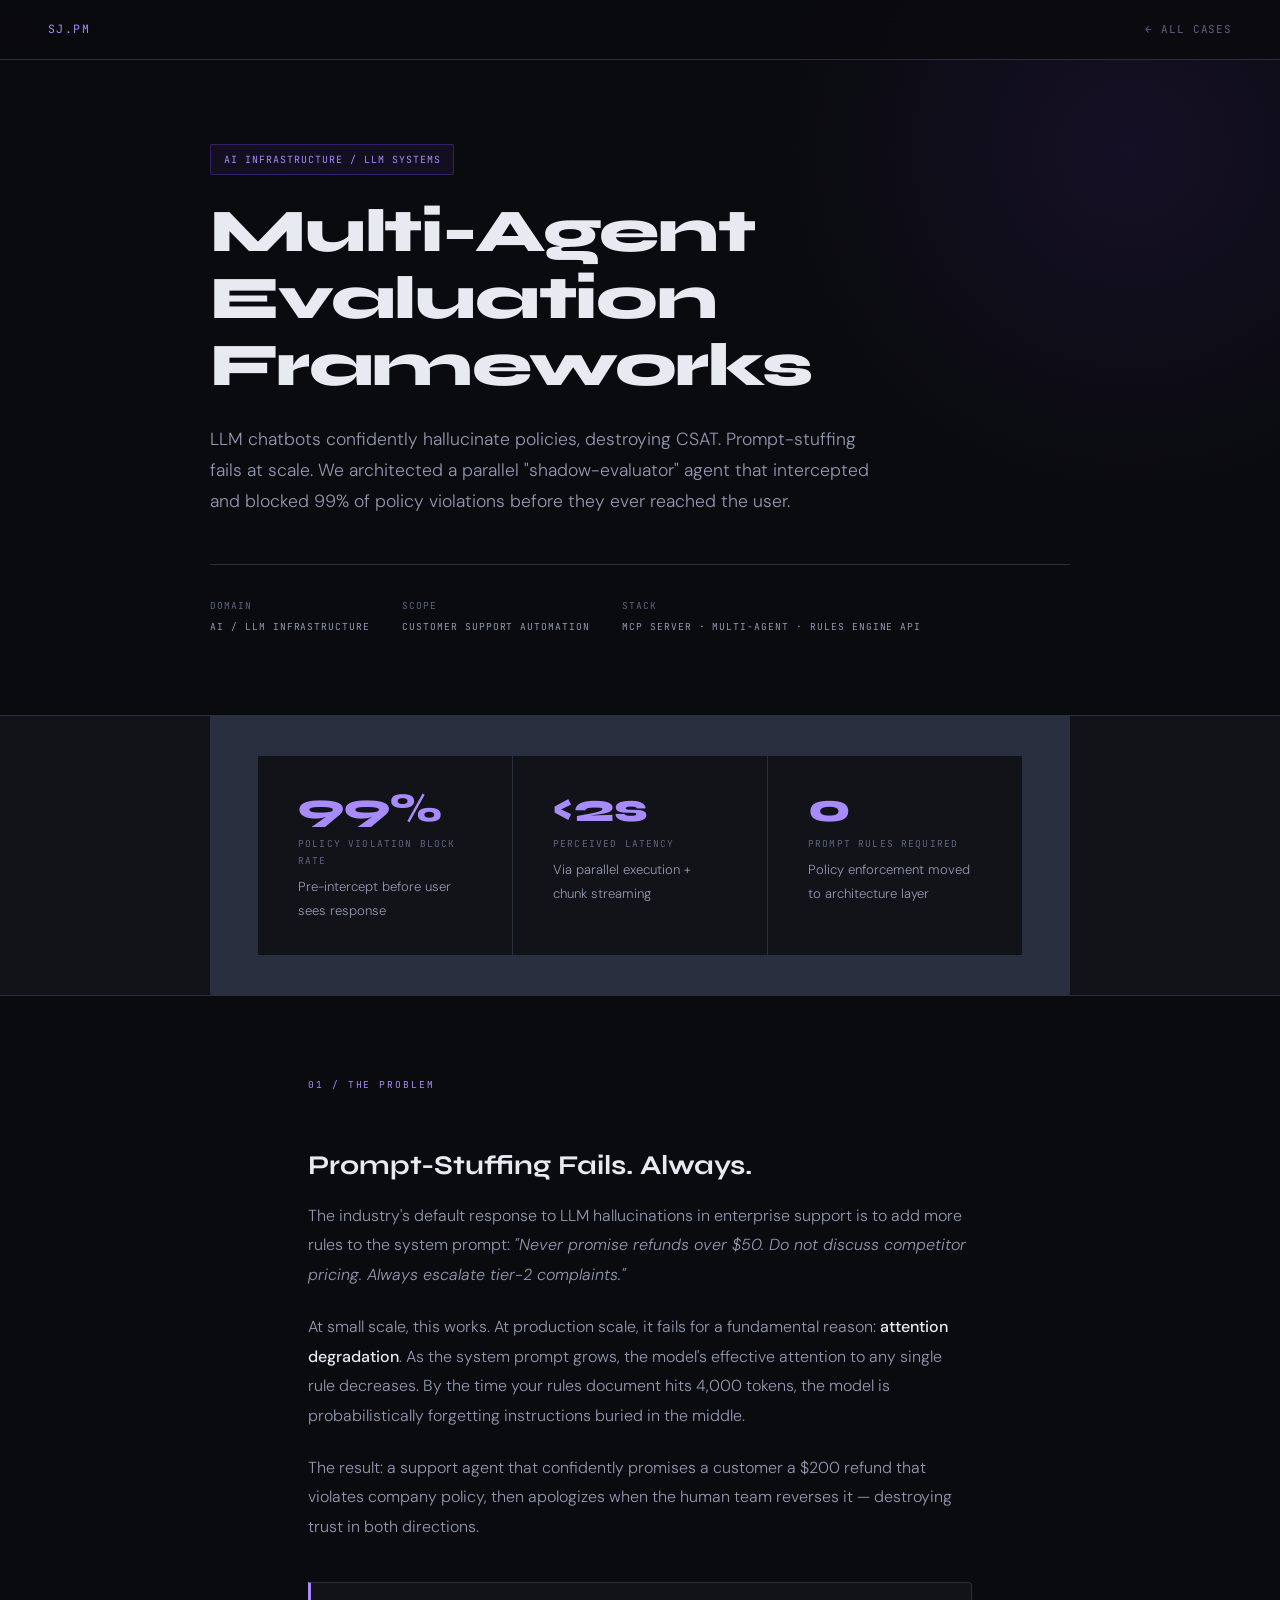
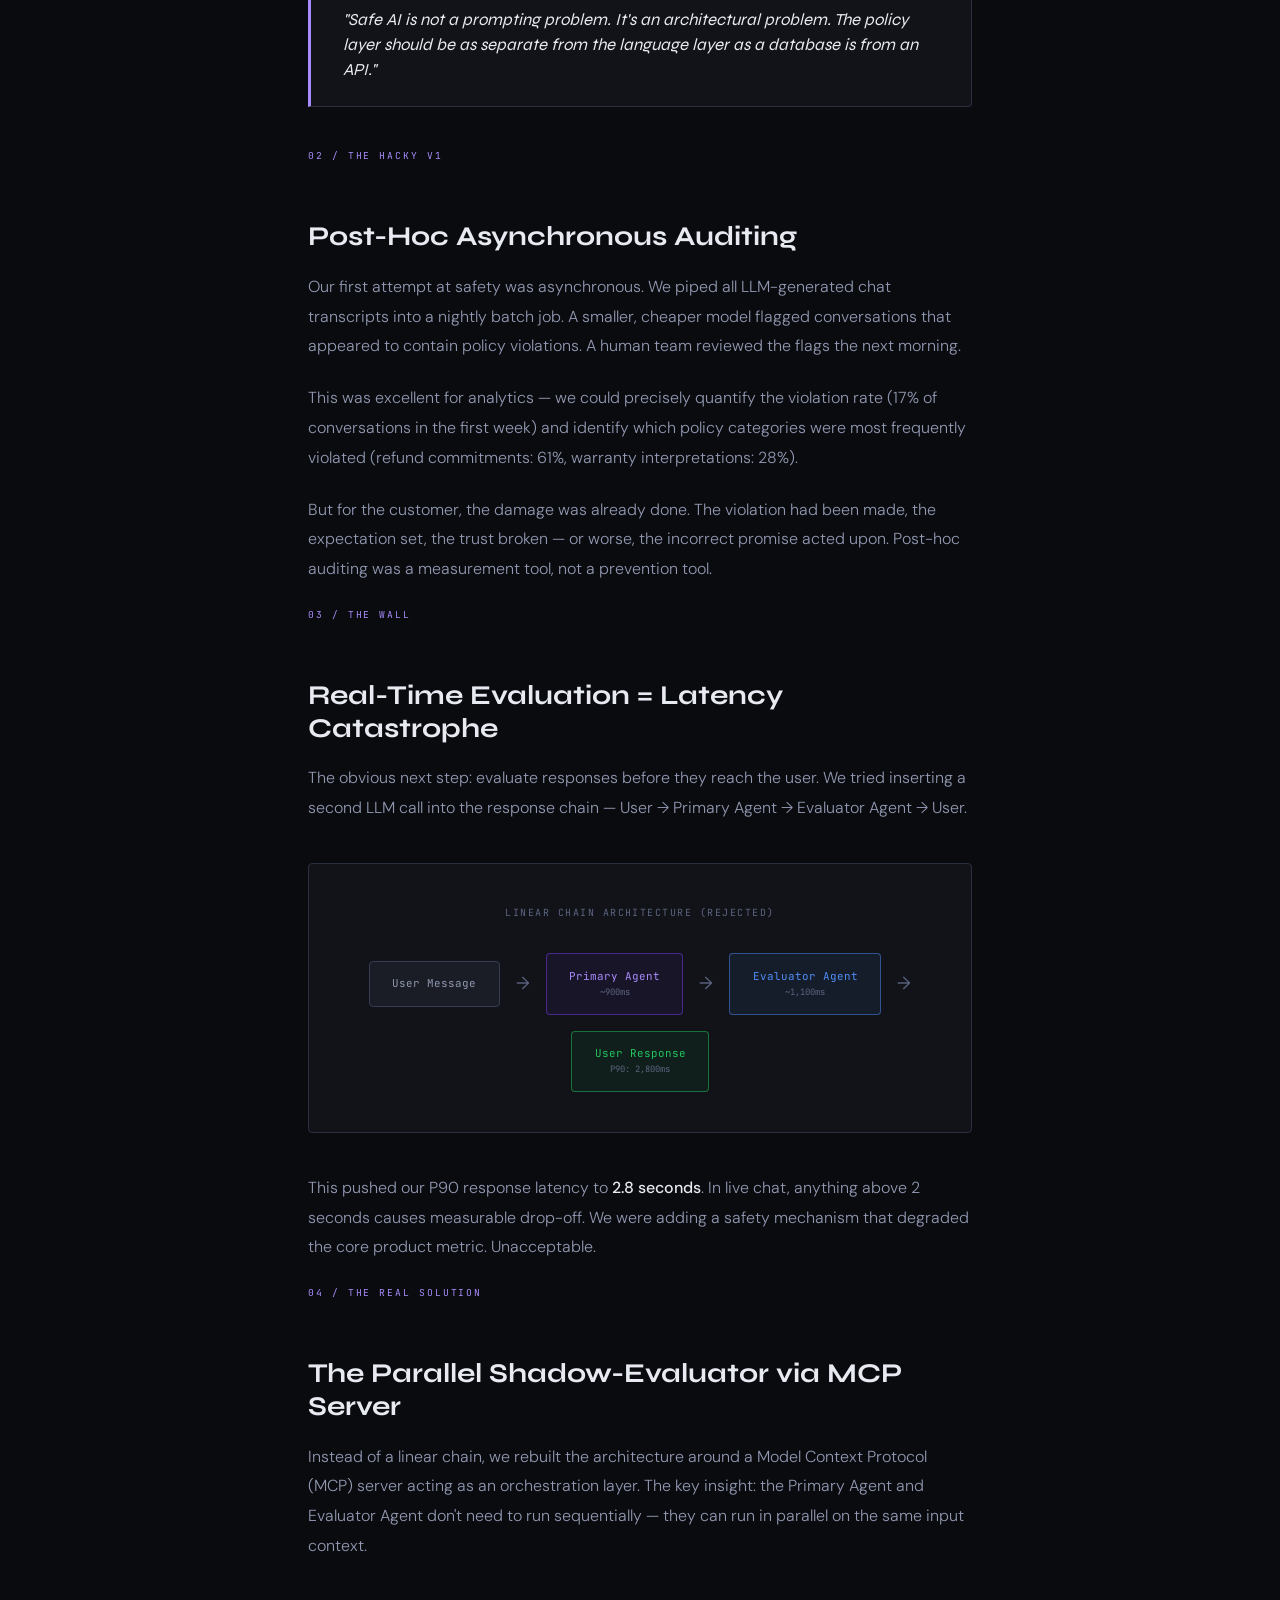
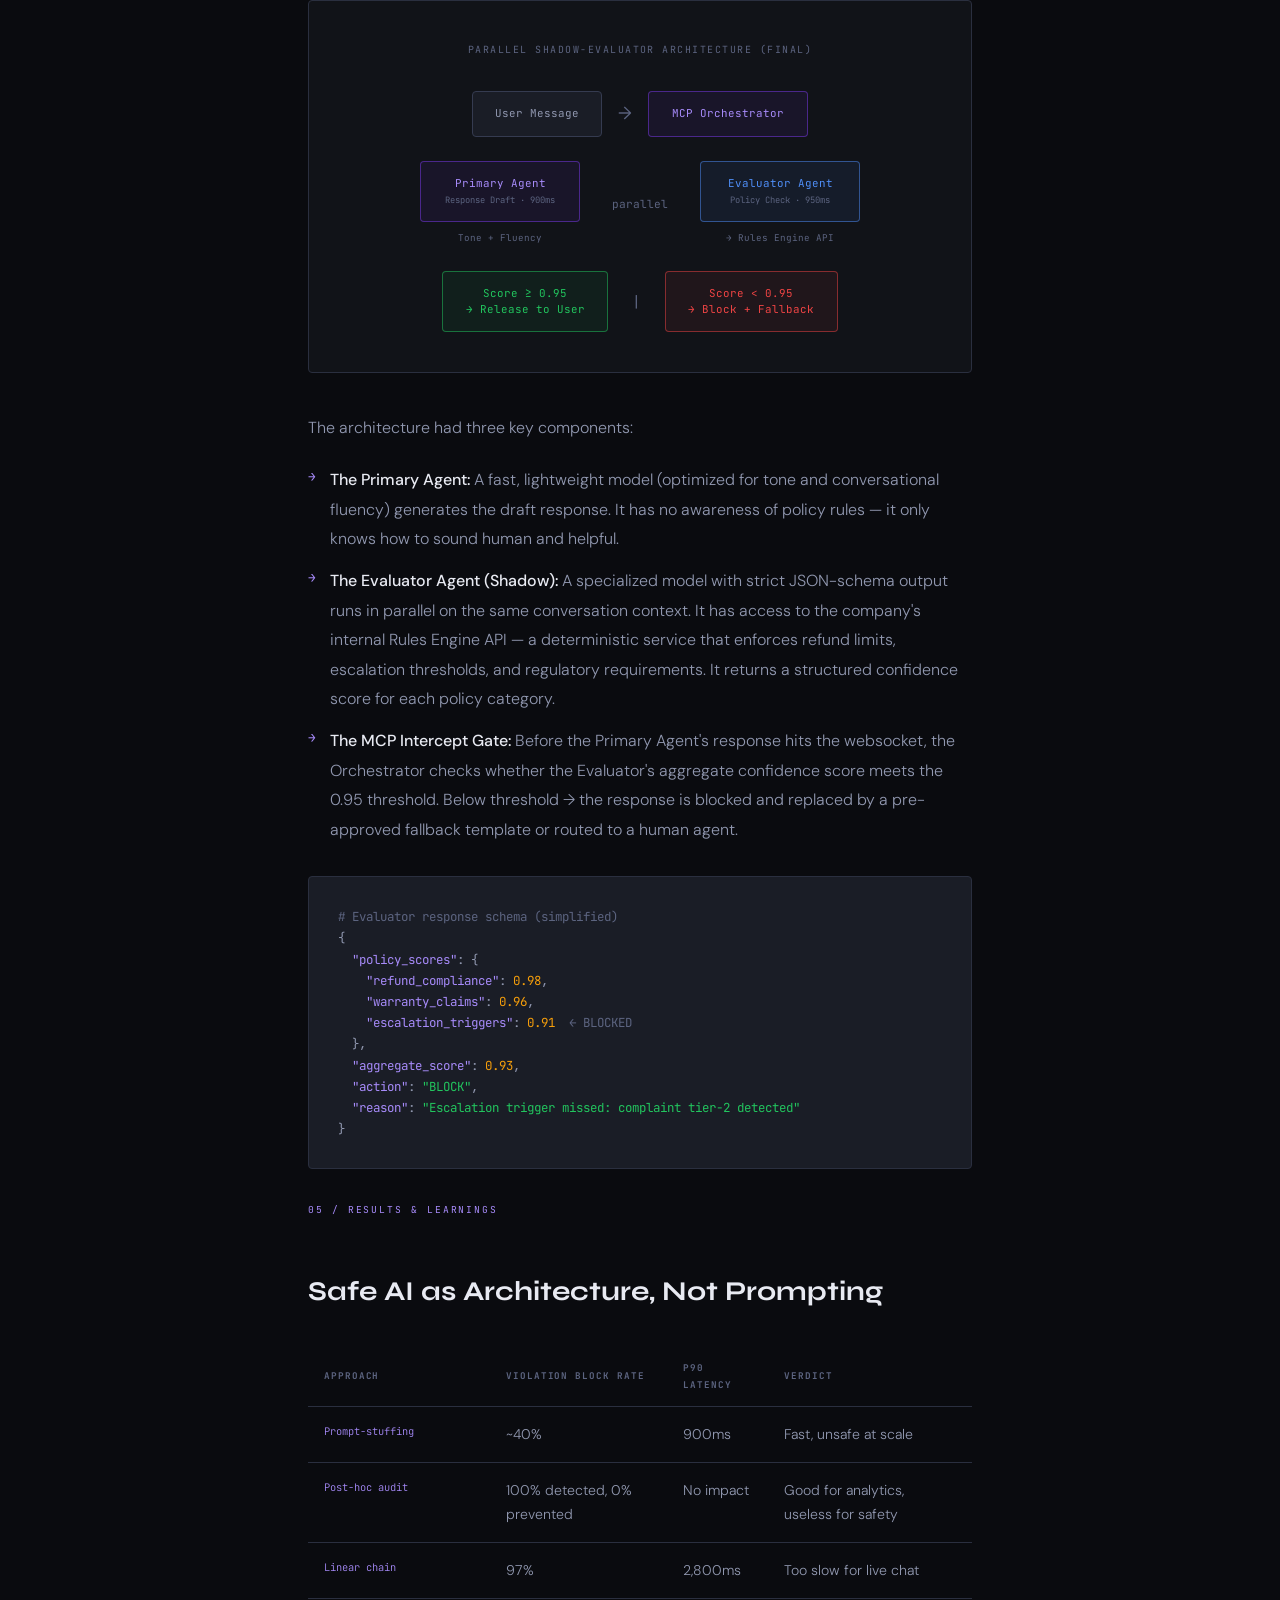
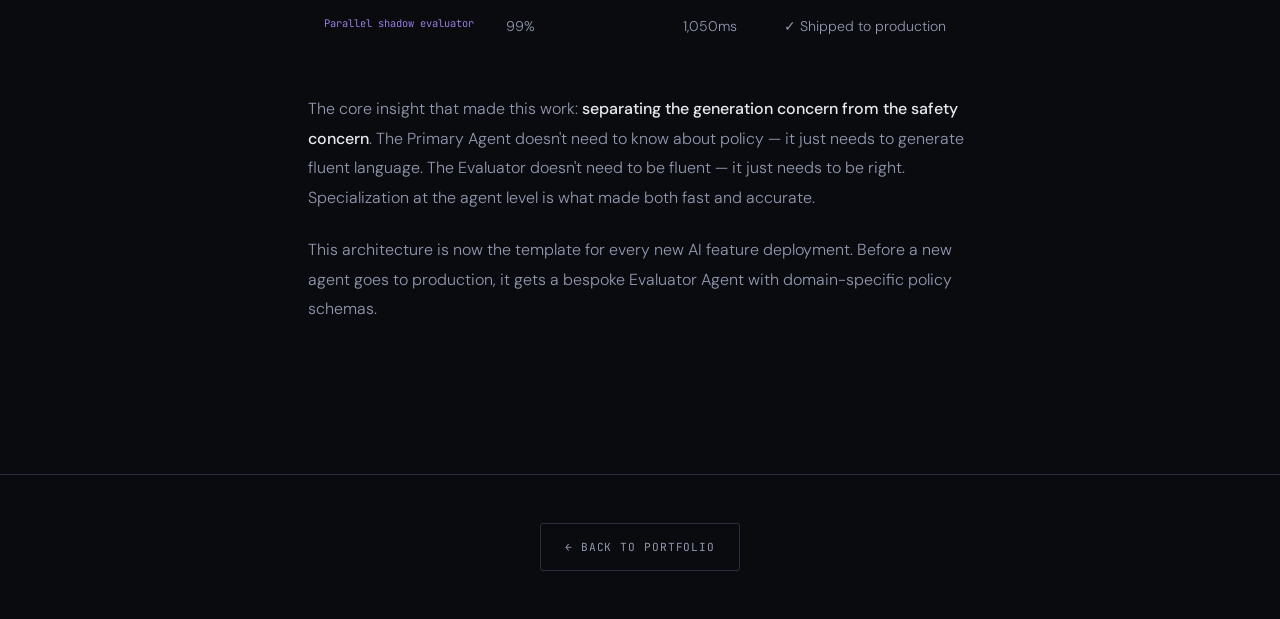
==== case-agent-evaluation.html @ 590e0017 "Add case study pages and update portfolio index" ====
<!DOCTYPE html>
<html lang="en">
<head>
<meta charset="UTF-8"/>
<meta name="viewport" content="width=device-width, initial-scale=1.0"/>
<title>Multi-Agent Evaluation Frameworks | Siddharth Jain</title>
<meta name="description" content="How we architected a shadow-evaluator agent to block 99% of primary LLM policy hallucinations in real-time without sacrificing latency."/>
<link href="https://fonts.googleapis.com/css2?family=Syne:wght@400;500;600;700;800&family=DM+Sans:ital,opsz,wght@0,9..40,300;0,9..40,400;0,9..40,500;1,9..40,300&family=JetBrains+Mono:wght@400;500&display=swap" rel="stylesheet">
<style>
:root{--bg:#0a0b0f;--bg2:#111318;--bg3:#1a1d26;--border:#2a2f3f;--border2:#353b50;--text:#e8eaf2;--text2:#9198b0;--text3:#5c6480;--accent:#a78bfa;--accent2:#4f8ef7;--green:#22c55e;--red:#ef4444;--font-head:'Syne',sans-serif;--font-body:'DM Sans',sans-serif;--font-mono:'JetBrains Mono',monospace;}
*,*::before,*::after{box-sizing:border-box;margin:0;padding:0;}
html{scroll-behavior:smooth;}
body{background:var(--bg);color:var(--text);font-family:var(--font-body);line-height:1.8;overflow-x:hidden;}
::-webkit-scrollbar{width:4px;}::-webkit-scrollbar-track{background:var(--bg);}::-webkit-scrollbar-thumb{background:var(--border2);border-radius:2px;}
nav{position:fixed;top:0;left:0;right:0;display:flex;justify-content:space-between;align-items:center;padding:0 3rem;height:60px;background:rgba(10,11,15,0.9);backdrop-filter:blur(16px);border-bottom:1px solid var(--border);z-index:500;}
.nav-logo{font-family:var(--font-mono);font-size:0.72rem;letter-spacing:0.12em;color:var(--accent);text-transform:uppercase;text-decoration:none;}
.nav-back{font-family:var(--font-mono);font-size:0.68rem;letter-spacing:0.08em;color:var(--text3);text-decoration:none;text-transform:uppercase;display:flex;align-items:center;gap:0.5rem;transition:color 0.2s;}
.nav-back:hover{color:var(--text);}
.case-hero{padding:9rem 3rem 5rem;border-bottom:1px solid var(--border);position:relative;overflow:hidden;}
.hero-glow{position:absolute;width:700px;height:700px;border-radius:50%;background:radial-gradient(circle,rgba(124,58,237,0.10) 0%,transparent 70%);top:-200px;right:-200px;pointer-events:none;}
.hero-inner{max-width:860px;margin:0 auto;position:relative;}
.case-tag{font-family:var(--font-mono);font-size:0.62rem;letter-spacing:0.1em;text-transform:uppercase;color:var(--accent);border:1px solid rgba(124,58,237,0.35);background:rgba(124,58,237,0.08);padding:0.35rem 0.8rem;border-radius:2px;display:inline-block;margin-bottom:1.5rem;}
.case-title{font-family:var(--font-head);font-size:clamp(2.2rem,5vw,3.8rem);font-weight:800;line-height:1.1;letter-spacing:-0.02em;margin-bottom:1.5rem;}
.case-subtitle{font-size:1.1rem;color:var(--text2);font-weight:300;max-width:680px;line-height:1.75;margin-bottom:3rem;}
.case-meta-row{display:flex;gap:2rem;flex-wrap:wrap;align-items:center;padding-top:2rem;border-top:1px solid var(--border);}
.meta-item{font-family:var(--font-mono);font-size:0.6rem;letter-spacing:0.1em;text-transform:uppercase;color:var(--text3);}
.meta-item span{color:var(--text2);display:block;margin-top:0.2rem;}
.metrics-bar{background:var(--bg2);border-bottom:1px solid var(--border);}
.metrics-inner{max-width:860px;margin:0 auto;padding:2.5rem 3rem;display:grid;grid-template-columns:repeat(3,1fr);gap:1px;background:var(--border);}
.metric-block{background:var(--bg2);padding:2rem 2.5rem;}
.metric-num{font-family:var(--font-head);font-size:2.5rem;font-weight:800;color:var(--accent);line-height:1;margin-bottom:0.4rem;}
.metric-label{font-family:var(--font-mono);font-size:0.6rem;letter-spacing:0.12em;text-transform:uppercase;color:var(--text3);}
.metric-sub{font-size:0.82rem;color:var(--text2);margin-top:0.4rem;font-weight:300;}
.case-body{max-width:760px;margin:0 auto;padding:5rem 3rem 8rem;}
.section-label{font-family:var(--font-mono);font-size:0.6rem;letter-spacing:0.2em;text-transform:uppercase;color:var(--accent);margin-bottom:0.8rem;}
.case-body h2{font-family:var(--font-head);font-size:1.7rem;font-weight:700;color:var(--text);margin-bottom:1.2rem;margin-top:3.5rem;line-height:1.2;}
.case-body p{color:var(--text2);font-weight:300;font-size:1.0rem;line-height:1.85;margin-bottom:1.4rem;}
.case-body ul{color:var(--text2);font-weight:300;font-size:1.0rem;line-height:1.85;padding-left:0;list-style:none;margin-bottom:1.4rem;}
.case-body ul li{padding-left:1.4rem;margin-bottom:0.75rem;position:relative;}
.case-body ul li::before{content:'→';position:absolute;left:0;color:var(--accent);font-family:var(--font-mono);font-size:0.8rem;}
.case-body strong{color:var(--text);font-weight:500;}
.callout{background:var(--bg2);border:1px solid var(--border);border-left:3px solid var(--accent);padding:1.5rem 2rem;margin:2.5rem 0;border-radius:0 4px 4px 0;}
.callout p{font-family:var(--font-head);font-size:1.05rem;font-style:italic;color:var(--text);line-height:1.5;margin:0;}
.diagram-block{background:var(--bg2);border:1px solid var(--border);border-radius:4px;padding:2.5rem;margin:2.5rem 0;}
.diagram-title{font-family:var(--font-mono);font-size:0.62rem;letter-spacing:0.15em;text-transform:uppercase;color:var(--text3);margin-bottom:2rem;text-align:center;}

/* AGENT ARCHITECTURE DIAGRAM */
.agent-arch{display:flex;flex-direction:column;gap:1.5rem;align-items:center;}
.arch-row{display:flex;align-items:center;gap:1rem;flex-wrap:wrap;justify-content:center;}
.arch-node{background:var(--bg3);border:1px solid var(--border2);padding:0.9rem 1.4rem;border-radius:4px;font-family:var(--font-mono);font-size:0.68rem;color:var(--text2);text-align:center;line-height:1.4;}
.arch-node.primary{border-color:rgba(124,58,237,0.5);color:var(--accent);background:rgba(124,58,237,0.08);}
.arch-node.evaluator{border-color:rgba(79,142,247,0.5);color:var(--accent2);background:rgba(79,142,247,0.08);}
.arch-node.gate{border-color:rgba(34,197,94,0.5);color:var(--green);background:rgba(34,197,94,0.07);}
.arch-node.block{border-color:rgba(239,68,68,0.5);color:var(--red);background:rgba(239,68,68,0.07);}
.arch-arrow{color:var(--text3);font-size:1.1rem;flex-shrink:0;}
.arch-label{font-family:var(--font-mono);font-size:0.58rem;color:var(--text3);text-align:center;margin-top:0.5rem;}
.arch-parallel{display:flex;gap:1px;background:var(--border);border:1px solid var(--border);border-radius:4px;overflow:hidden;width:100%;max-width:500px;}
.arch-parallel-item{flex:1;padding:1.2rem;background:var(--bg2);text-align:center;}
.arch-parallel-label{font-family:var(--font-mono);font-size:0.58rem;letter-spacing:0.08em;text-transform:uppercase;color:var(--text3);margin-bottom:0.4rem;}
.arch-parallel-val{font-family:var(--font-head);font-size:0.9rem;font-weight:700;color:var(--text);}

.code-block{background:var(--bg3);border:1px solid var(--border);border-radius:4px;padding:1.8rem;margin:2rem 0;overflow-x:auto;}
.code-block pre{font-family:var(--font-mono);font-size:0.78rem;line-height:1.7;color:var(--text2);}
.code-block .c-key{color:var(--accent);}
.code-block .c-str{color:var(--green);}
.code-block .c-val{color:#f59e0b;}
.code-block .c-comment{color:var(--text3);}

.phase-table{width:100%;border-collapse:collapse;margin:2.5rem 0;font-size:0.88rem;}
.phase-table th{font-family:var(--font-mono);font-size:0.58rem;letter-spacing:0.1em;text-transform:uppercase;color:var(--text3);text-align:left;padding:0.8rem 1rem;border-bottom:1px solid var(--border);}
.phase-table td{padding:1rem;border-bottom:1px solid var(--border);color:var(--text2);font-weight:300;line-height:1.65;vertical-align:top;}
.phase-table tr:last-child td{border-bottom:none;}
.phase-table td:first-child{color:var(--accent);font-family:var(--font-mono);font-size:0.65rem;white-space:nowrap;}
.case-footer-nav{border-top:1px solid var(--border);padding:3rem;display:flex;justify-content:center;}
.btn-back{display:inline-flex;align-items:center;gap:0.6rem;font-family:var(--font-mono);font-size:0.7rem;text-transform:uppercase;letter-spacing:0.08em;color:var(--text2);text-decoration:none;padding:0.8rem 1.5rem;border:1px solid var(--border);transition:all 0.2s;border-radius:3px;}
.btn-back:hover{border-color:var(--accent);color:var(--accent);}
@media(max-width:768px){.case-hero,.case-body,.case-footer-nav{padding-left:1.5rem;padding-right:1.5rem;}nav{padding:0 1.5rem;}.metrics-inner{grid-template-columns:1fr;}.arch-row{flex-direction:column;}.arch-arrow{transform:rotate(90deg);}}
</style>
</head>
<body>
<nav>
  <a href="index.html" class="nav-logo">SJ.PM</a>
  <a href="index.html" class="nav-back">← All Cases</a>
</nav>

<header class="case-hero">
  <div class="hero-glow"></div>
  <div class="hero-inner">
    <span class="case-tag">AI Infrastructure / LLM Systems</span>
    <h1 class="case-title">Multi-Agent<br/>Evaluation Frameworks</h1>
    <p class="case-subtitle">LLM chatbots confidently hallucinate policies, destroying CSAT. Prompt-stuffing fails at scale. We architected a parallel "shadow-evaluator" agent that intercepted and blocked 99% of policy violations before they ever reached the user.</p>
    <div class="case-meta-row">
      <div class="meta-item">Domain<span>AI / LLM Infrastructure</span></div>
      <div class="meta-item">Scope<span>Customer Support Automation</span></div>
      <div class="meta-item">Stack<span>MCP Server · Multi-Agent · Rules Engine API</span></div>
    </div>
  </div>
</header>

<div class="metrics-bar">
  <div class="metrics-inner">
    <div class="metric-block">
      <div class="metric-num">99%</div>
      <div class="metric-label">Policy Violation Block Rate</div>
      <div class="metric-sub">Pre-intercept before user sees response</div>
    </div>
    <div class="metric-block">
      <div class="metric-num">&lt;2s</div>
      <div class="metric-label">Perceived Latency</div>
      <div class="metric-sub">Via parallel execution + chunk streaming</div>
    </div>
    <div class="metric-block">
      <div class="metric-num">0</div>
      <div class="metric-label">Prompt Rules Required</div>
      <div class="metric-sub">Policy enforcement moved to architecture layer</div>
    </div>
  </div>
</div>

<main class="case-body">

  <div class="section-label">01 / The Problem</div>
  <h2>Prompt-Stuffing Fails. Always.</h2>
  <p>The industry's default response to LLM hallucinations in enterprise support is to add more rules to the system prompt: <em>"Never promise refunds over $50. Do not discuss competitor pricing. Always escalate tier-2 complaints."</em></p>
  <p>At small scale, this works. At production scale, it fails for a fundamental reason: <strong>attention degradation</strong>. As the system prompt grows, the model's effective attention to any single rule decreases. By the time your rules document hits 4,000 tokens, the model is probabilistically forgetting instructions buried in the middle.</p>
  <p>The result: a support agent that confidently promises a customer a $200 refund that violates company policy, then apologizes when the human team reverses it — destroying trust in both directions.</p>

  <div class="callout"><p>"Safe AI is not a prompting problem. It's an architectural problem. The policy layer should be as separate from the language layer as a database is from an API."</p></div>

  <div class="section-label">02 / The Hacky V1</div>
  <h2>Post-Hoc Asynchronous Auditing</h2>
  <p>Our first attempt at safety was asynchronous. We piped all LLM-generated chat transcripts into a nightly batch job. A smaller, cheaper model flagged conversations that appeared to contain policy violations. A human team reviewed the flags the next morning.</p>
  <p>This was excellent for analytics — we could precisely quantify the violation rate (17% of conversations in the first week) and identify which policy categories were most frequently violated (refund commitments: 61%, warranty interpretations: 28%).</p>
  <p>But for the customer, the damage was already done. The violation had been made, the expectation set, the trust broken — or worse, the incorrect promise acted upon. Post-hoc auditing was a measurement tool, not a prevention tool.</p>

  <div class="section-label">03 / The Wall</div>
  <h2>Real-Time Evaluation = Latency Catastrophe</h2>
  <p>The obvious next step: evaluate responses before they reach the user. We tried inserting a second LLM call into the response chain — User → Primary Agent → Evaluator Agent → User.</p>

  <div class="diagram-block">
    <div class="diagram-title">Linear Chain Architecture (Rejected)</div>
    <div class="agent-arch">
      <div class="arch-row">
        <div class="arch-node">User Message</div>
        <div class="arch-arrow">→</div>
        <div class="arch-node primary">Primary Agent<br/><span style="font-size:0.55rem;color:var(--text3);">~900ms</span></div>
        <div class="arch-arrow">→</div>
        <div class="arch-node evaluator">Evaluator Agent<br/><span style="font-size:0.55rem;color:var(--text3);">~1,100ms</span></div>
        <div class="arch-arrow">→</div>
        <div class="arch-node gate">User Response<br/><span style="font-size:0.55rem;color:var(--text3);">P90: 2,800ms</span></div>
      </div>
    </div>
  </div>

  <p>This pushed our P90 response latency to <strong>2.8 seconds</strong>. In live chat, anything above 2 seconds causes measurable drop-off. We were adding a safety mechanism that degraded the core product metric. Unacceptable.</p>

  <div class="section-label">04 / The Real Solution</div>
  <h2>The Parallel Shadow-Evaluator via MCP Server</h2>
  <p>Instead of a linear chain, we rebuilt the architecture around a Model Context Protocol (MCP) server acting as an orchestration layer. The key insight: the Primary Agent and Evaluator Agent don't need to run sequentially — they can run in parallel on the same input context.</p>

  <div class="diagram-block">
    <div class="diagram-title">Parallel Shadow-Evaluator Architecture (Final)</div>
    <div class="agent-arch">
      <div class="arch-row">
        <div class="arch-node">User Message</div>
        <div class="arch-arrow">→</div>
        <div class="arch-node primary" style="min-width:160px;">MCP Orchestrator</div>
      </div>
      <div class="arch-row" style="gap:2rem;">
        <div>
          <div class="arch-node primary" style="min-width:160px;">Primary Agent<br/><span style="font-size:0.55rem;color:var(--text3);">Response Draft · 900ms</span></div>
          <div class="arch-label">Tone + Fluency</div>
        </div>
        <div style="display:flex;align-items:center;font-family:var(--font-mono);font-size:0.7rem;color:var(--text3);">parallel</div>
        <div>
          <div class="arch-node evaluator" style="min-width:160px;">Evaluator Agent<br/><span style="font-size:0.55rem;color:var(--text3);">Policy Check · 950ms</span></div>
          <div class="arch-label">→ Rules Engine API</div>
        </div>
      </div>
      <div class="arch-row">
        <div class="arch-node gate">Score ≥ 0.95<br/>→ Release to User</div>
        <div style="font-family:var(--font-mono);font-size:0.9rem;color:var(--text3);margin:0 0.5rem;">|</div>
        <div class="arch-node block">Score &lt; 0.95<br/>→ Block + Fallback</div>
      </div>
    </div>
  </div>

  <p>The architecture had three key components:</p>
  <ul>
    <li><strong>The Primary Agent:</strong> A fast, lightweight model (optimized for tone and conversational fluency) generates the draft response. It has no awareness of policy rules — it only knows how to sound human and helpful.</li>
    <li><strong>The Evaluator Agent (Shadow):</strong> A specialized model with strict JSON-schema output runs in parallel on the same conversation context. It has access to the company's internal Rules Engine API — a deterministic service that enforces refund limits, escalation thresholds, and regulatory requirements. It returns a structured confidence score for each policy category.</li>
    <li><strong>The MCP Intercept Gate:</strong> Before the Primary Agent's response hits the websocket, the Orchestrator checks whether the Evaluator's aggregate confidence score meets the 0.95 threshold. Below threshold → the response is blocked and replaced by a pre-approved fallback template or routed to a human agent.</li>
  </ul>

  <div class="code-block">
    <pre><span class="c-comment"># Evaluator response schema (simplified)</span>
{
  <span class="c-key">"policy_scores"</span>: {
    <span class="c-key">"refund_compliance"</span>: <span class="c-val">0.98</span>,
    <span class="c-key">"warranty_claims"</span>: <span class="c-val">0.96</span>,
    <span class="c-key">"escalation_triggers"</span>: <span class="c-val">0.91</span>  <span class="c-comment">← BLOCKED</span>
  },
  <span class="c-key">"aggregate_score"</span>: <span class="c-val">0.93</span>,
  <span class="c-key">"action"</span>: <span class="c-str">"BLOCK"</span>,
  <span class="c-key">"reason"</span>: <span class="c-str">"Escalation trigger missed: complaint tier-2 detected"</span>
}</pre>
  </div>

  <div class="section-label">05 / Results & Learnings</div>
  <h2>Safe AI as Architecture, Not Prompting</h2>

  <table class="phase-table">
    <thead>
      <tr><th>Approach</th><th>Violation Block Rate</th><th>P90 Latency</th><th>Verdict</th></tr>
    </thead>
    <tbody>
      <tr><td>Prompt-stuffing</td><td>~40%</td><td>900ms</td><td>Fast, unsafe at scale</td></tr>
      <tr><td>Post-hoc audit</td><td>100% detected, 0% prevented</td><td>No impact</td><td>Good for analytics, useless for safety</td></tr>
      <tr><td>Linear chain</td><td>97%</td><td>2,800ms</td><td>Too slow for live chat</td></tr>
      <tr><td>Parallel shadow evaluator</td><td>99%</td><td>1,050ms</td><td>✓ Shipped to production</td></tr>
    </tbody>
  </table>

  <p>The core insight that made this work: <strong>separating the generation concern from the safety concern</strong>. The Primary Agent doesn't need to know about policy — it just needs to generate fluent language. The Evaluator doesn't need to be fluent — it just needs to be right. Specialization at the agent level is what made both fast and accurate.</p>
  <p>This architecture is now the template for every new AI feature deployment. Before a new agent goes to production, it gets a bespoke Evaluator Agent with domain-specific policy schemas.</p>

</main>

<div class="case-footer-nav">
  <a href="index.html" class="btn-back">← Back to Portfolio</a>
</div>
</body>
</html>
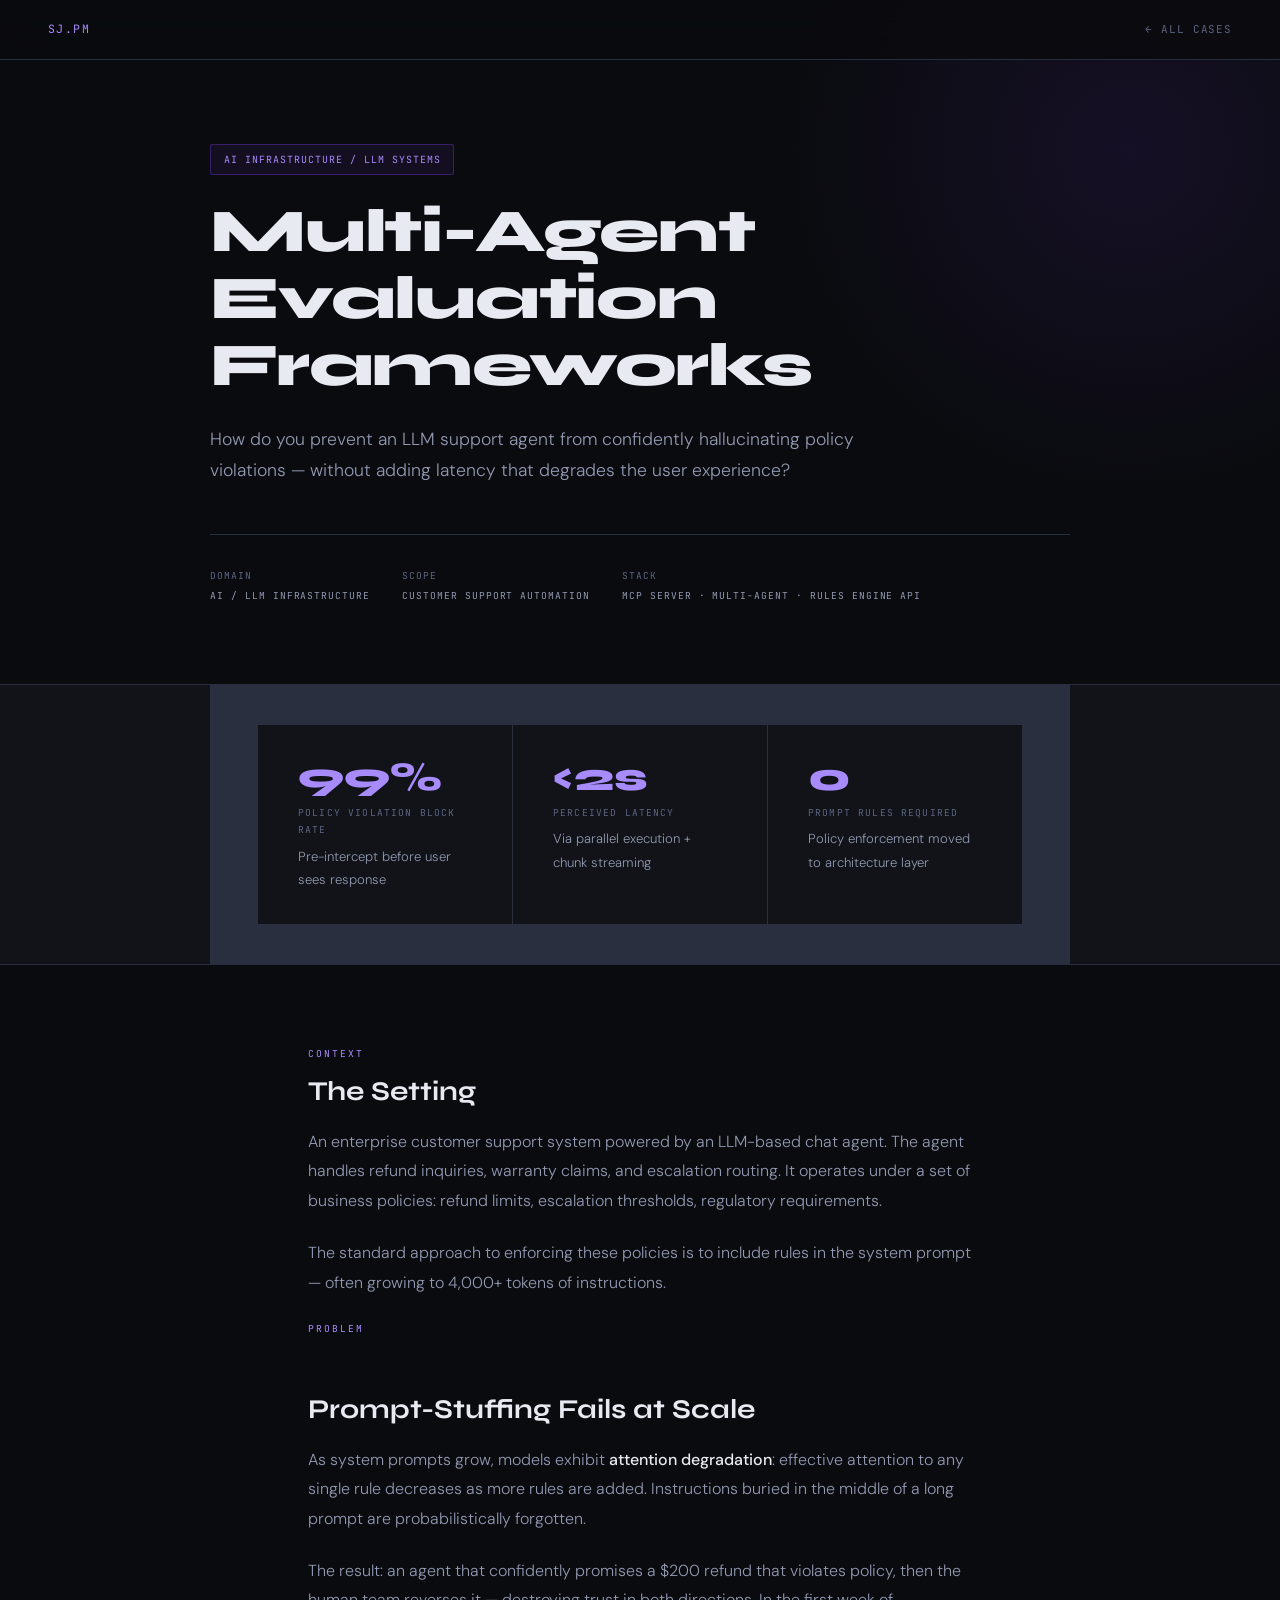
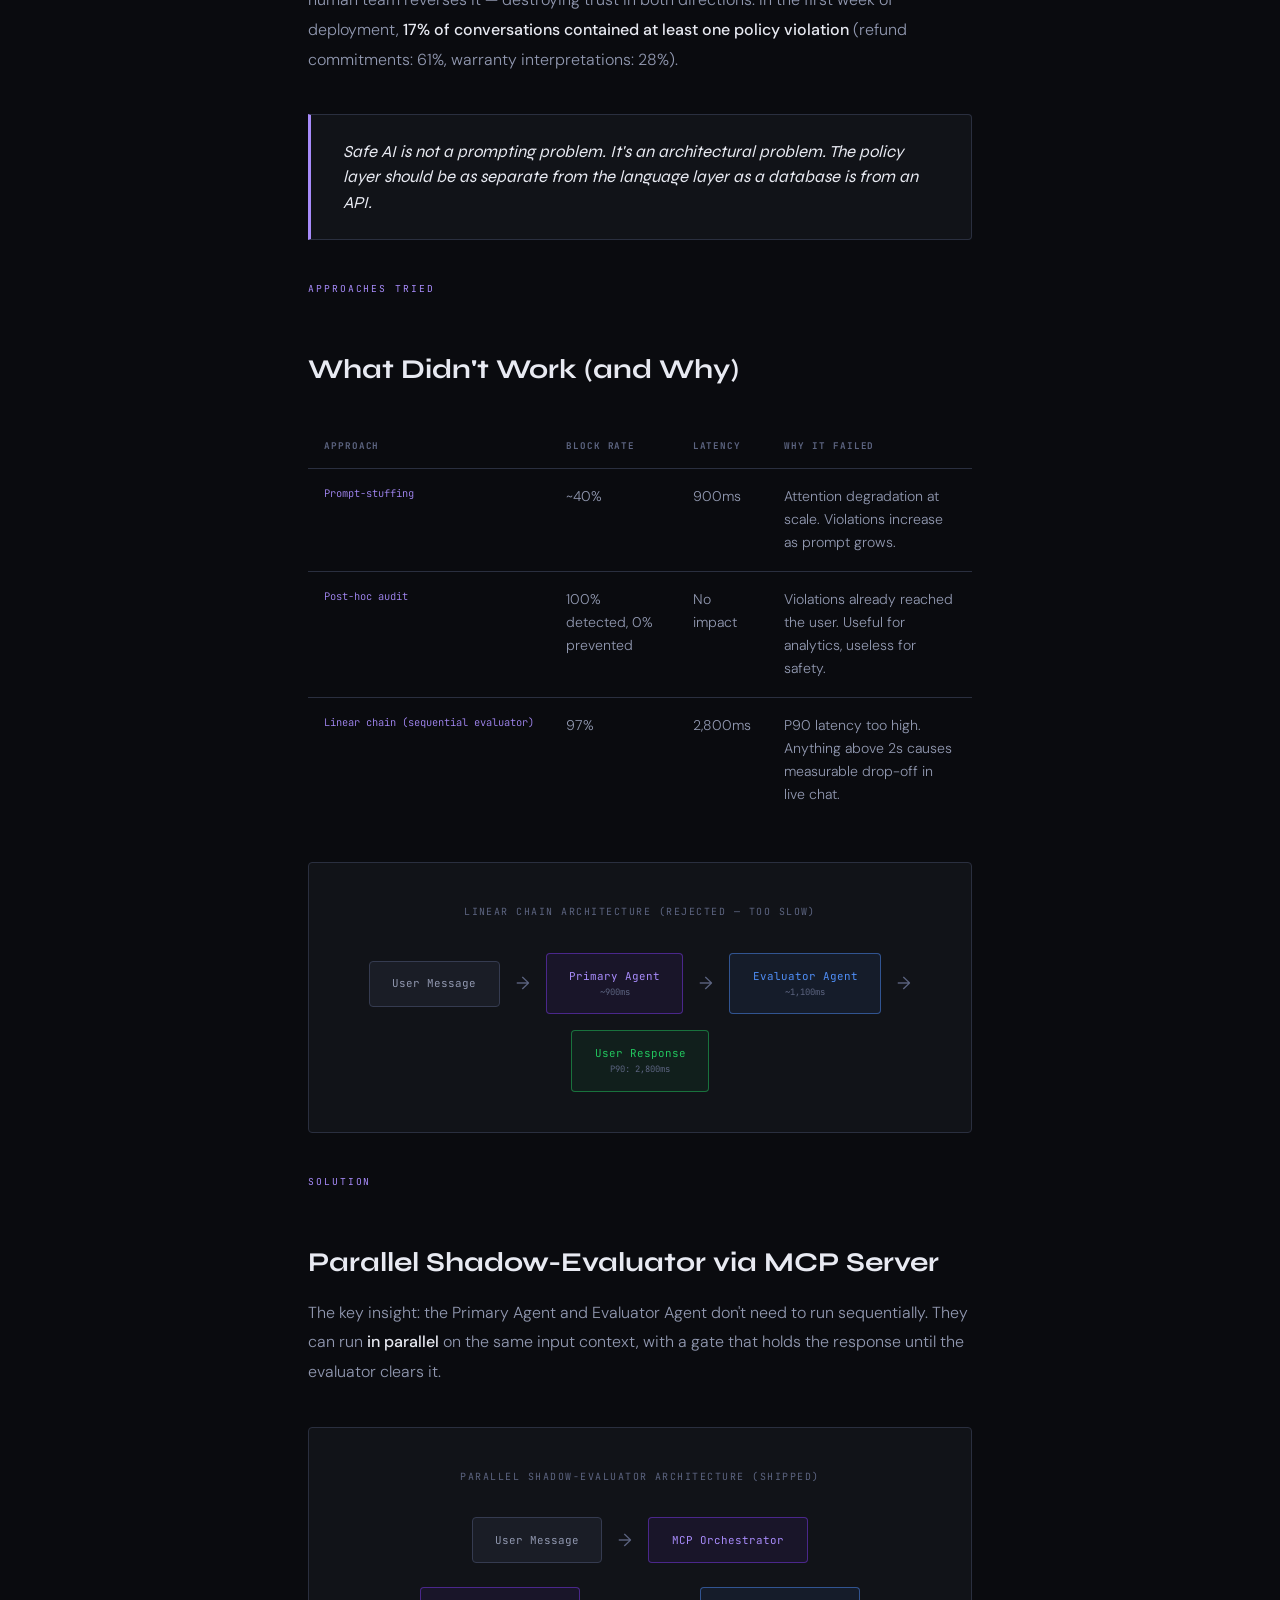
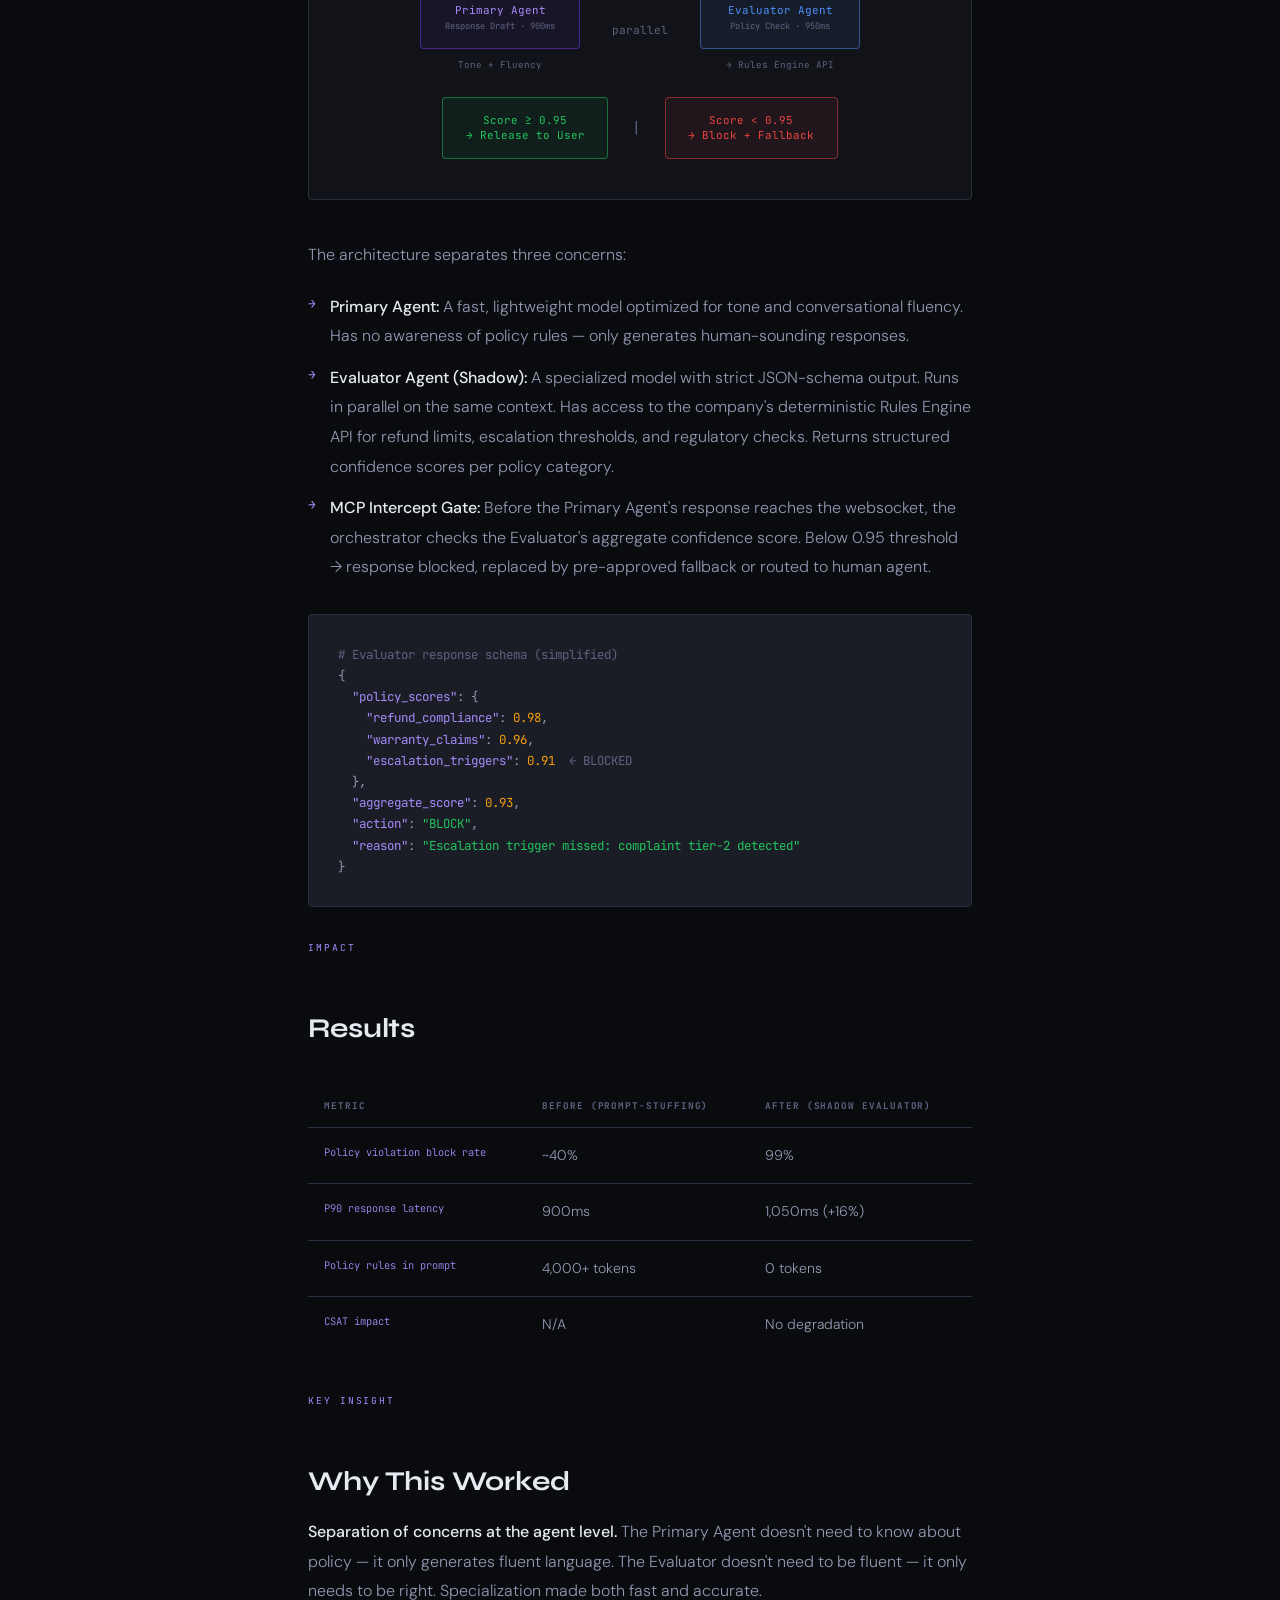
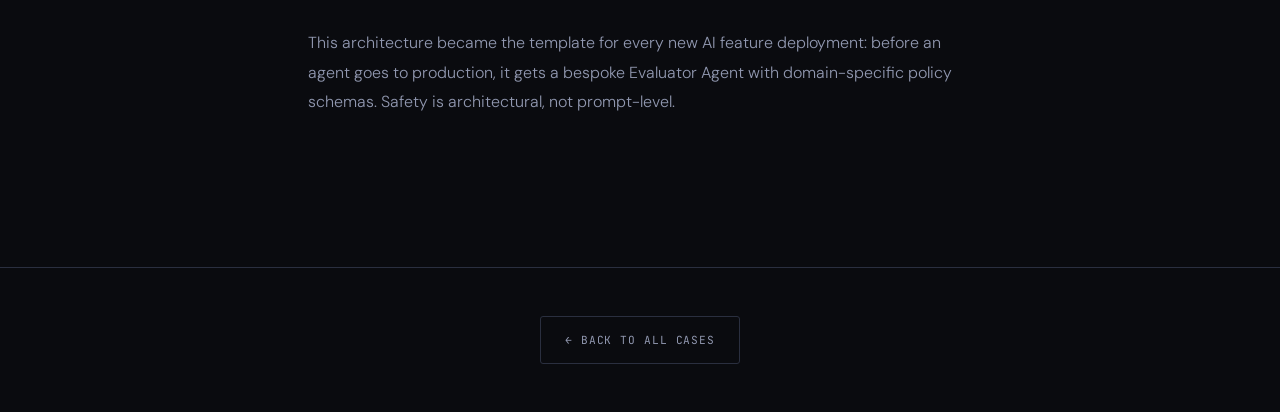
==== commit 47b7f4c7: "Restructure case studies into problem→solution format" ====
--- a/case-agent-evaluation.html
+++ b/case-agent-evaluation.html
@@ -4,7 +4,7 @@
 <meta charset="UTF-8"/>
 <meta name="viewport" content="width=device-width, initial-scale=1.0"/>
 <title>Multi-Agent Evaluation Frameworks | Siddharth Jain</title>
-<meta name="description" content="How we architected a shadow-evaluator agent to block 99% of primary LLM policy hallucinations in real-time without sacrificing latency."/>
+<meta name="description" content="Blocking 99% of LLM policy hallucinations in real-time using a parallel shadow-evaluator architecture — without adding latency."/>
 <link href="https://fonts.googleapis.com/css2?family=Syne:wght@400;500;600;700;800&family=DM+Sans:ital,opsz,wght@0,9..40,300;0,9..40,400;0,9..40,500;1,9..40,300&family=JetBrains+Mono:wght@400;500&display=swap" rel="stylesheet">
 <style>
 :root{--bg:#0a0b0f;--bg2:#111318;--bg3:#1a1d26;--border:#2a2f3f;--border2:#353b50;--text:#e8eaf2;--text2:#9198b0;--text3:#5c6480;--accent:#a78bfa;--accent2:#4f8ef7;--green:#22c55e;--red:#ef4444;--font-head:'Syne',sans-serif;--font-body:'DM Sans',sans-serif;--font-mono:'JetBrains Mono',monospace;}
@@ -34,6 +34,7 @@
 .case-body{max-width:760px;margin:0 auto;padding:5rem 3rem 8rem;}
 .section-label{font-family:var(--font-mono);font-size:0.6rem;letter-spacing:0.2em;text-transform:uppercase;color:var(--accent);margin-bottom:0.8rem;}
 .case-body h2{font-family:var(--font-head);font-size:1.7rem;font-weight:700;color:var(--text);margin-bottom:1.2rem;margin-top:3.5rem;line-height:1.2;}
+.case-body h2:first-of-type{margin-top:0;}
 .case-body p{color:var(--text2);font-weight:300;font-size:1.0rem;line-height:1.85;margin-bottom:1.4rem;}
 .case-body ul{color:var(--text2);font-weight:300;font-size:1.0rem;line-height:1.85;padding-left:0;list-style:none;margin-bottom:1.4rem;}
 .case-body ul li{padding-left:1.4rem;margin-bottom:0.75rem;position:relative;}
@@ -43,8 +44,6 @@
 .callout p{font-family:var(--font-head);font-size:1.05rem;font-style:italic;color:var(--text);line-height:1.5;margin:0;}
 .diagram-block{background:var(--bg2);border:1px solid var(--border);border-radius:4px;padding:2.5rem;margin:2.5rem 0;}
 .diagram-title{font-family:var(--font-mono);font-size:0.62rem;letter-spacing:0.15em;text-transform:uppercase;color:var(--text3);margin-bottom:2rem;text-align:center;}
-
-/* AGENT ARCHITECTURE DIAGRAM */
 .agent-arch{display:flex;flex-direction:column;gap:1.5rem;align-items:center;}
 .arch-row{display:flex;align-items:center;gap:1rem;flex-wrap:wrap;justify-content:center;}
 .arch-node{background:var(--bg3);border:1px solid var(--border2);padding:0.9rem 1.4rem;border-radius:4px;font-family:var(--font-mono);font-size:0.68rem;color:var(--text2);text-align:center;line-height:1.4;}
@@ -54,18 +53,12 @@
 .arch-node.block{border-color:rgba(239,68,68,0.5);color:var(--red);background:rgba(239,68,68,0.07);}
 .arch-arrow{color:var(--text3);font-size:1.1rem;flex-shrink:0;}
 .arch-label{font-family:var(--font-mono);font-size:0.58rem;color:var(--text3);text-align:center;margin-top:0.5rem;}
-.arch-parallel{display:flex;gap:1px;background:var(--border);border:1px solid var(--border);border-radius:4px;overflow:hidden;width:100%;max-width:500px;}
-.arch-parallel-item{flex:1;padding:1.2rem;background:var(--bg2);text-align:center;}
-.arch-parallel-label{font-family:var(--font-mono);font-size:0.58rem;letter-spacing:0.08em;text-transform:uppercase;color:var(--text3);margin-bottom:0.4rem;}
-.arch-parallel-val{font-family:var(--font-head);font-size:0.9rem;font-weight:700;color:var(--text);}
-
 .code-block{background:var(--bg3);border:1px solid var(--border);border-radius:4px;padding:1.8rem;margin:2rem 0;overflow-x:auto;}
 .code-block pre{font-family:var(--font-mono);font-size:0.78rem;line-height:1.7;color:var(--text2);}
 .code-block .c-key{color:var(--accent);}
 .code-block .c-str{color:var(--green);}
 .code-block .c-val{color:#f59e0b;}
 .code-block .c-comment{color:var(--text3);}
-
 .phase-table{width:100%;border-collapse:collapse;margin:2.5rem 0;font-size:0.88rem;}
 .phase-table th{font-family:var(--font-mono);font-size:0.58rem;letter-spacing:0.1em;text-transform:uppercase;color:var(--text3);text-align:left;padding:0.8rem 1rem;border-bottom:1px solid var(--border);}
 .phase-table td{padding:1rem;border-bottom:1px solid var(--border);color:var(--text2);font-weight:300;line-height:1.65;vertical-align:top;}
@@ -88,7 +81,7 @@
   <div class="hero-inner">
     <span class="case-tag">AI Infrastructure / LLM Systems</span>
     <h1 class="case-title">Multi-Agent<br/>Evaluation Frameworks</h1>
-    <p class="case-subtitle">LLM chatbots confidently hallucinate policies, destroying CSAT. Prompt-stuffing fails at scale. We architected a parallel "shadow-evaluator" agent that intercepted and blocked 99% of policy violations before they ever reached the user.</p>
+    <p class="case-subtitle">How do you prevent an LLM support agent from confidently hallucinating policy violations — without adding latency that degrades the user experience?</p>
     <div class="case-meta-row">
       <div class="meta-item">Domain<span>AI / LLM Infrastructure</span></div>
       <div class="meta-item">Scope<span>Customer Support Automation</span></div>
@@ -119,26 +112,49 @@
 
 <main class="case-body">
 
-  <div class="section-label">01 / The Problem</div>
-  <h2>Prompt-Stuffing Fails. Always.</h2>
-  <p>The industry's default response to LLM hallucinations in enterprise support is to add more rules to the system prompt: <em>"Never promise refunds over $50. Do not discuss competitor pricing. Always escalate tier-2 complaints."</em></p>
-  <p>At small scale, this works. At production scale, it fails for a fundamental reason: <strong>attention degradation</strong>. As the system prompt grows, the model's effective attention to any single rule decreases. By the time your rules document hits 4,000 tokens, the model is probabilistically forgetting instructions buried in the middle.</p>
-  <p>The result: a support agent that confidently promises a customer a $200 refund that violates company policy, then apologizes when the human team reverses it — destroying trust in both directions.</p>
-
-  <div class="callout"><p>"Safe AI is not a prompting problem. It's an architectural problem. The policy layer should be as separate from the language layer as a database is from an API."</p></div>
-
-  <div class="section-label">02 / The Hacky V1</div>
-  <h2>Post-Hoc Asynchronous Auditing</h2>
-  <p>Our first attempt at safety was asynchronous. We piped all LLM-generated chat transcripts into a nightly batch job. A smaller, cheaper model flagged conversations that appeared to contain policy violations. A human team reviewed the flags the next morning.</p>
-  <p>This was excellent for analytics — we could precisely quantify the violation rate (17% of conversations in the first week) and identify which policy categories were most frequently violated (refund commitments: 61%, warranty interpretations: 28%).</p>
-  <p>But for the customer, the damage was already done. The violation had been made, the expectation set, the trust broken — or worse, the incorrect promise acted upon. Post-hoc auditing was a measurement tool, not a prevention tool.</p>
-
-  <div class="section-label">03 / The Wall</div>
-  <h2>Real-Time Evaluation = Latency Catastrophe</h2>
-  <p>The obvious next step: evaluate responses before they reach the user. We tried inserting a second LLM call into the response chain — User → Primary Agent → Evaluator Agent → User.</p>
+  <div class="section-label">Context</div>
+  <h2>The Setting</h2>
+  <p>An enterprise customer support system powered by an LLM-based chat agent. The agent handles refund inquiries, warranty claims, and escalation routing. It operates under a set of business policies: refund limits, escalation thresholds, regulatory requirements.</p>
+  <p>The standard approach to enforcing these policies is to include rules in the system prompt — often growing to 4,000+ tokens of instructions.</p>
+
+  <div class="section-label">Problem</div>
+  <h2>Prompt-Stuffing Fails at Scale</h2>
+  <p>As system prompts grow, models exhibit <strong>attention degradation</strong>: effective attention to any single rule decreases as more rules are added. Instructions buried in the middle of a long prompt are probabilistically forgotten.</p>
+  <p>The result: an agent that confidently promises a $200 refund that violates policy, then the human team reverses it — destroying trust in both directions. In the first week of deployment, <strong>17% of conversations contained at least one policy violation</strong> (refund commitments: 61%, warranty interpretations: 28%).</p>
+
+  <div class="callout"><p>Safe AI is not a prompting problem. It's an architectural problem. The policy layer should be as separate from the language layer as a database is from an API.</p></div>
+
+  <div class="section-label">Approaches Tried</div>
+  <h2>What Didn't Work (and Why)</h2>
+
+  <table class="phase-table">
+    <thead>
+      <tr><th>Approach</th><th>Block Rate</th><th>Latency</th><th>Why It Failed</th></tr>
+    </thead>
+    <tbody>
+      <tr>
+        <td>Prompt-stuffing</td>
+        <td>~40%</td>
+        <td>900ms</td>
+        <td>Attention degradation at scale. Violations increase as prompt grows.</td>
+      </tr>
+      <tr>
+        <td>Post-hoc audit</td>
+        <td>100% detected, 0% prevented</td>
+        <td>No impact</td>
+        <td>Violations already reached the user. Useful for analytics, useless for safety.</td>
+      </tr>
+      <tr>
+        <td>Linear chain (sequential evaluator)</td>
+        <td>97%</td>
+        <td>2,800ms</td>
+        <td>P90 latency too high. Anything above 2s causes measurable drop-off in live chat.</td>
+      </tr>
+    </tbody>
+  </table>
 
   <div class="diagram-block">
-    <div class="diagram-title">Linear Chain Architecture (Rejected)</div>
+    <div class="diagram-title">Linear Chain Architecture (Rejected — Too Slow)</div>
     <div class="agent-arch">
       <div class="arch-row">
         <div class="arch-node">User Message</div>
@@ -152,14 +168,12 @@
     </div>
   </div>
 
-  <p>This pushed our P90 response latency to <strong>2.8 seconds</strong>. In live chat, anything above 2 seconds causes measurable drop-off. We were adding a safety mechanism that degraded the core product metric. Unacceptable.</p>
-
-  <div class="section-label">04 / The Real Solution</div>
-  <h2>The Parallel Shadow-Evaluator via MCP Server</h2>
-  <p>Instead of a linear chain, we rebuilt the architecture around a Model Context Protocol (MCP) server acting as an orchestration layer. The key insight: the Primary Agent and Evaluator Agent don't need to run sequentially — they can run in parallel on the same input context.</p>
+  <div class="section-label">Solution</div>
+  <h2>Parallel Shadow-Evaluator via MCP Server</h2>
+  <p>The key insight: the Primary Agent and Evaluator Agent don't need to run sequentially. They can run <strong>in parallel</strong> on the same input context, with a gate that holds the response until the evaluator clears it.</p>
 
   <div class="diagram-block">
-    <div class="diagram-title">Parallel Shadow-Evaluator Architecture (Final)</div>
+    <div class="diagram-title">Parallel Shadow-Evaluator Architecture (Shipped)</div>
     <div class="agent-arch">
       <div class="arch-row">
         <div class="arch-node">User Message</div>
@@ -185,11 +199,11 @@
     </div>
   </div>
 
-  <p>The architecture had three key components:</p>
+  <p>The architecture separates three concerns:</p>
   <ul>
-    <li><strong>The Primary Agent:</strong> A fast, lightweight model (optimized for tone and conversational fluency) generates the draft response. It has no awareness of policy rules — it only knows how to sound human and helpful.</li>
-    <li><strong>The Evaluator Agent (Shadow):</strong> A specialized model with strict JSON-schema output runs in parallel on the same conversation context. It has access to the company's internal Rules Engine API — a deterministic service that enforces refund limits, escalation thresholds, and regulatory requirements. It returns a structured confidence score for each policy category.</li>
-    <li><strong>The MCP Intercept Gate:</strong> Before the Primary Agent's response hits the websocket, the Orchestrator checks whether the Evaluator's aggregate confidence score meets the 0.95 threshold. Below threshold → the response is blocked and replaced by a pre-approved fallback template or routed to a human agent.</li>
+    <li><strong>Primary Agent:</strong> A fast, lightweight model optimized for tone and conversational fluency. Has no awareness of policy rules — only generates human-sounding responses.</li>
+    <li><strong>Evaluator Agent (Shadow):</strong> A specialized model with strict JSON-schema output. Runs in parallel on the same context. Has access to the company's deterministic Rules Engine API for refund limits, escalation thresholds, and regulatory checks. Returns structured confidence scores per policy category.</li>
+    <li><strong>MCP Intercept Gate:</strong> Before the Primary Agent's response reaches the websocket, the orchestrator checks the Evaluator's aggregate confidence score. Below 0.95 threshold → response blocked, replaced by pre-approved fallback or routed to human agent.</li>
   </ul>
 
   <div class="code-block">
@@ -206,28 +220,30 @@
 }</pre>
   </div>
 
-  <div class="section-label">05 / Results & Learnings</div>
-  <h2>Safe AI as Architecture, Not Prompting</h2>
+  <div class="section-label">Impact</div>
+  <h2>Results</h2>
 
   <table class="phase-table">
     <thead>
-      <tr><th>Approach</th><th>Violation Block Rate</th><th>P90 Latency</th><th>Verdict</th></tr>
+      <tr><th>Metric</th><th>Before (Prompt-stuffing)</th><th>After (Shadow Evaluator)</th></tr>
     </thead>
     <tbody>
-      <tr><td>Prompt-stuffing</td><td>~40%</td><td>900ms</td><td>Fast, unsafe at scale</td></tr>
-      <tr><td>Post-hoc audit</td><td>100% detected, 0% prevented</td><td>No impact</td><td>Good for analytics, useless for safety</td></tr>
-      <tr><td>Linear chain</td><td>97%</td><td>2,800ms</td><td>Too slow for live chat</td></tr>
-      <tr><td>Parallel shadow evaluator</td><td>99%</td><td>1,050ms</td><td>✓ Shipped to production</td></tr>
+      <tr><td>Policy violation block rate</td><td>~40%</td><td>99%</td></tr>
+      <tr><td>P90 response latency</td><td>900ms</td><td>1,050ms (+16%)</td></tr>
+      <tr><td>Policy rules in prompt</td><td>4,000+ tokens</td><td>0 tokens</td></tr>
+      <tr><td>CSAT impact</td><td>N/A</td><td>No degradation</td></tr>
     </tbody>
   </table>
 
-  <p>The core insight that made this work: <strong>separating the generation concern from the safety concern</strong>. The Primary Agent doesn't need to know about policy — it just needs to generate fluent language. The Evaluator doesn't need to be fluent — it just needs to be right. Specialization at the agent level is what made both fast and accurate.</p>
-  <p>This architecture is now the template for every new AI feature deployment. Before a new agent goes to production, it gets a bespoke Evaluator Agent with domain-specific policy schemas.</p>
+  <div class="section-label">Key Insight</div>
+  <h2>Why This Worked</h2>
+  <p><strong>Separation of concerns at the agent level.</strong> The Primary Agent doesn't need to know about policy — it only generates fluent language. The Evaluator doesn't need to be fluent — it only needs to be right. Specialization made both fast and accurate.</p>
+  <p>This architecture became the template for every new AI feature deployment: before an agent goes to production, it gets a bespoke Evaluator Agent with domain-specific policy schemas. Safety is architectural, not prompt-level.</p>
 
 </main>
 
 <div class="case-footer-nav">
-  <a href="index.html" class="btn-back">← Back to Portfolio</a>
+  <a href="index.html" class="btn-back">← Back to All Cases</a>
 </div>
 </body>
 </html>
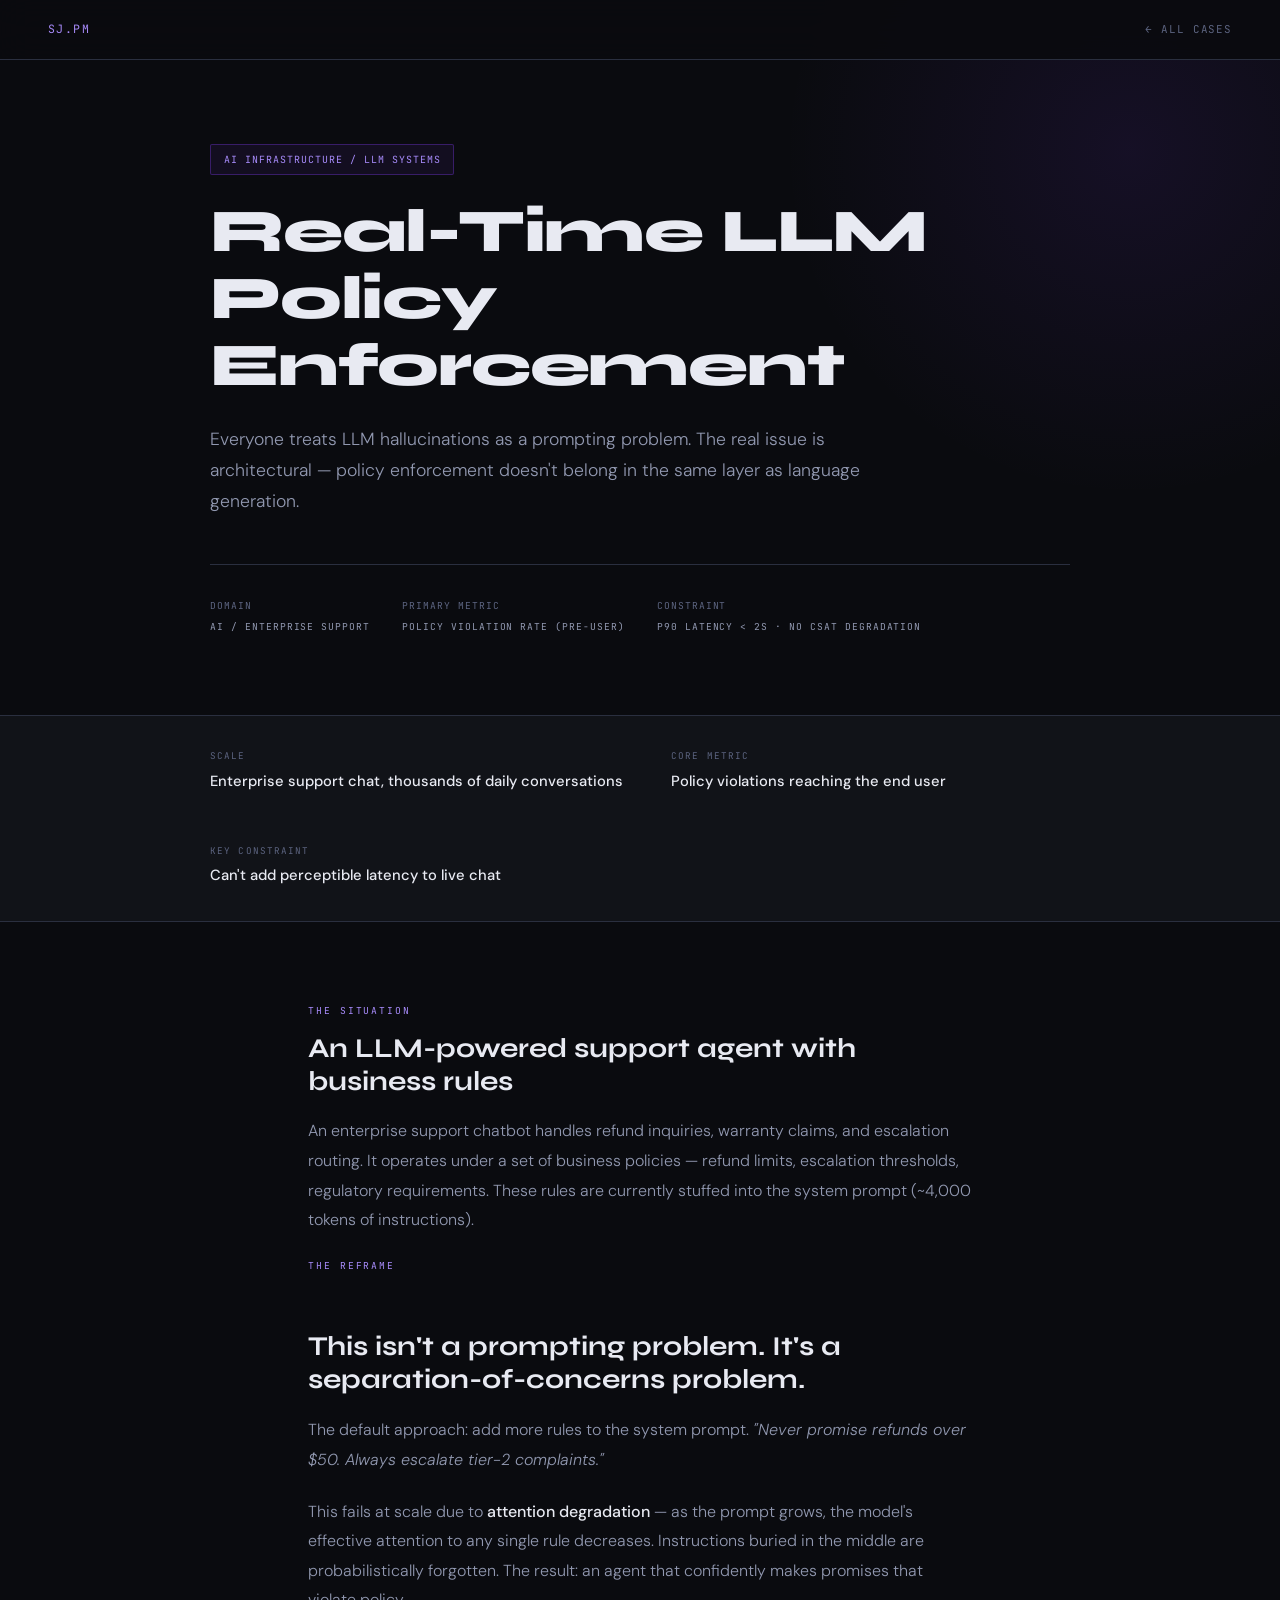
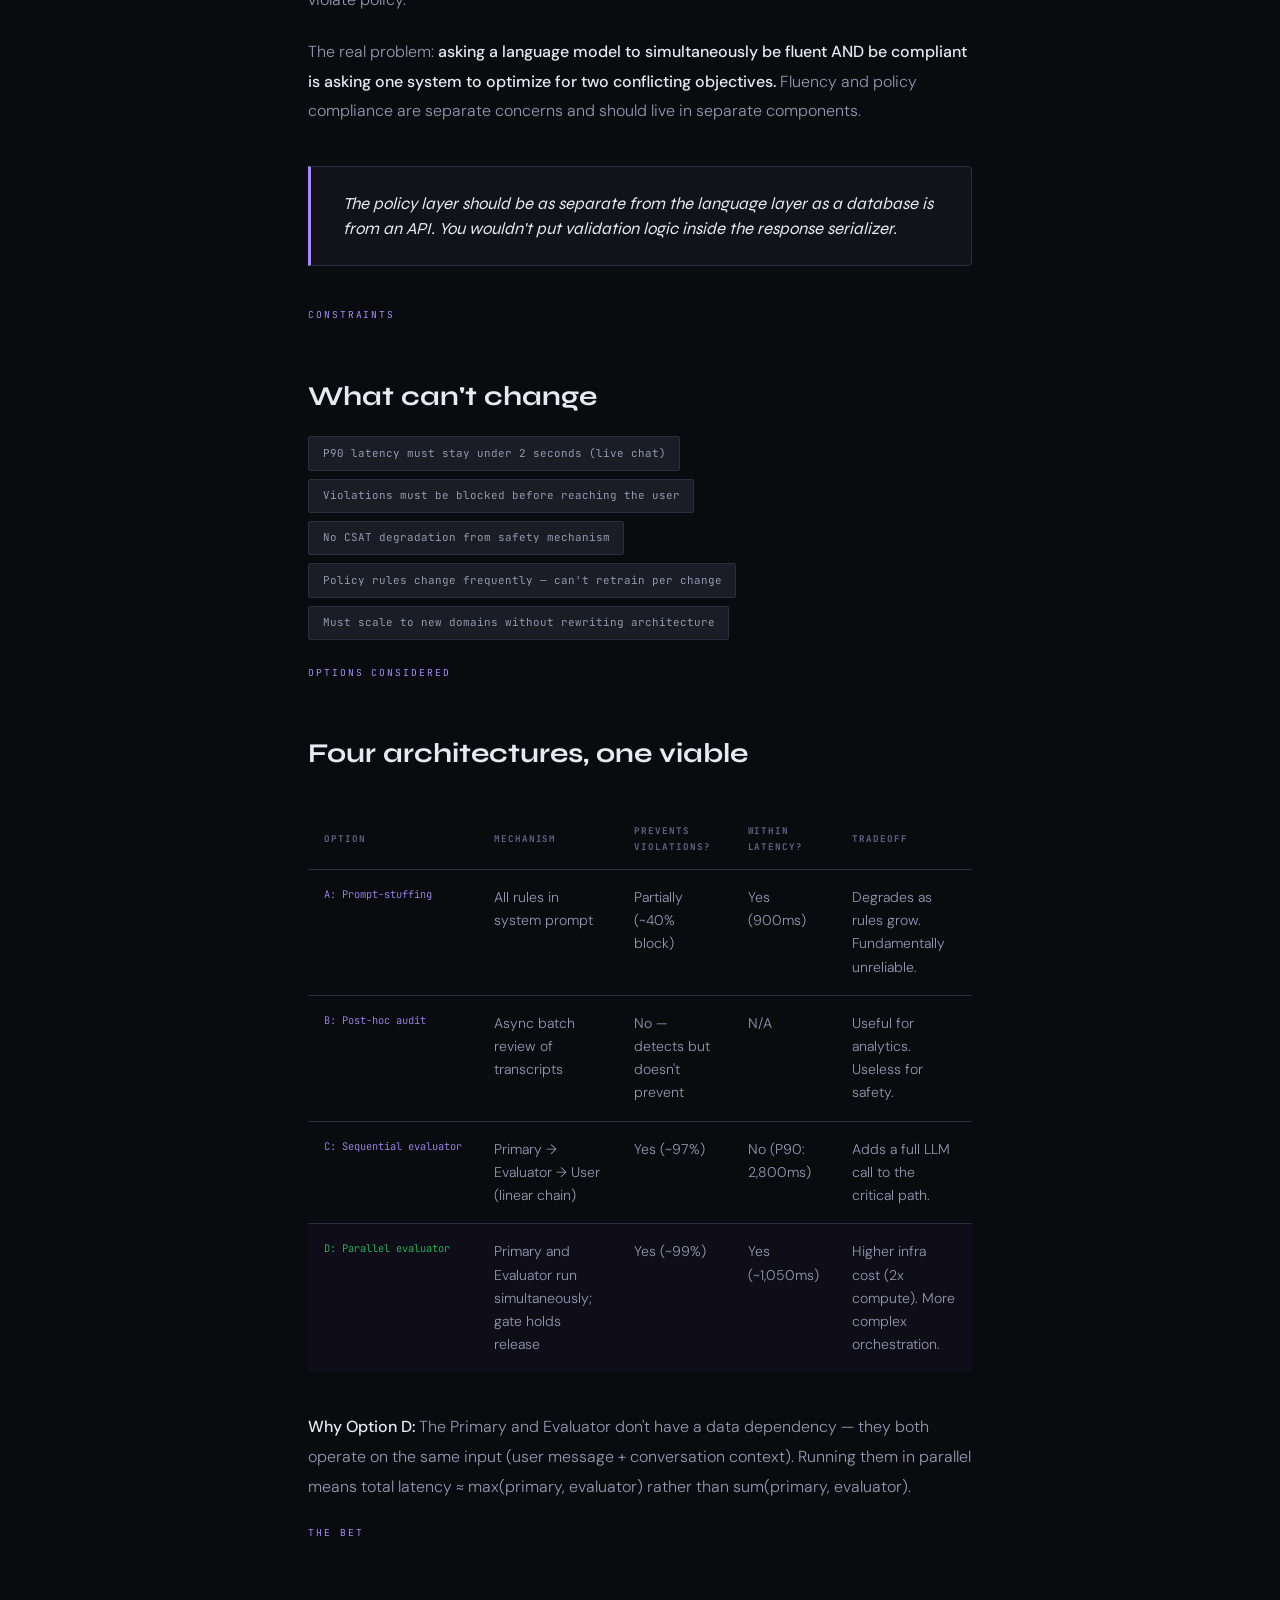
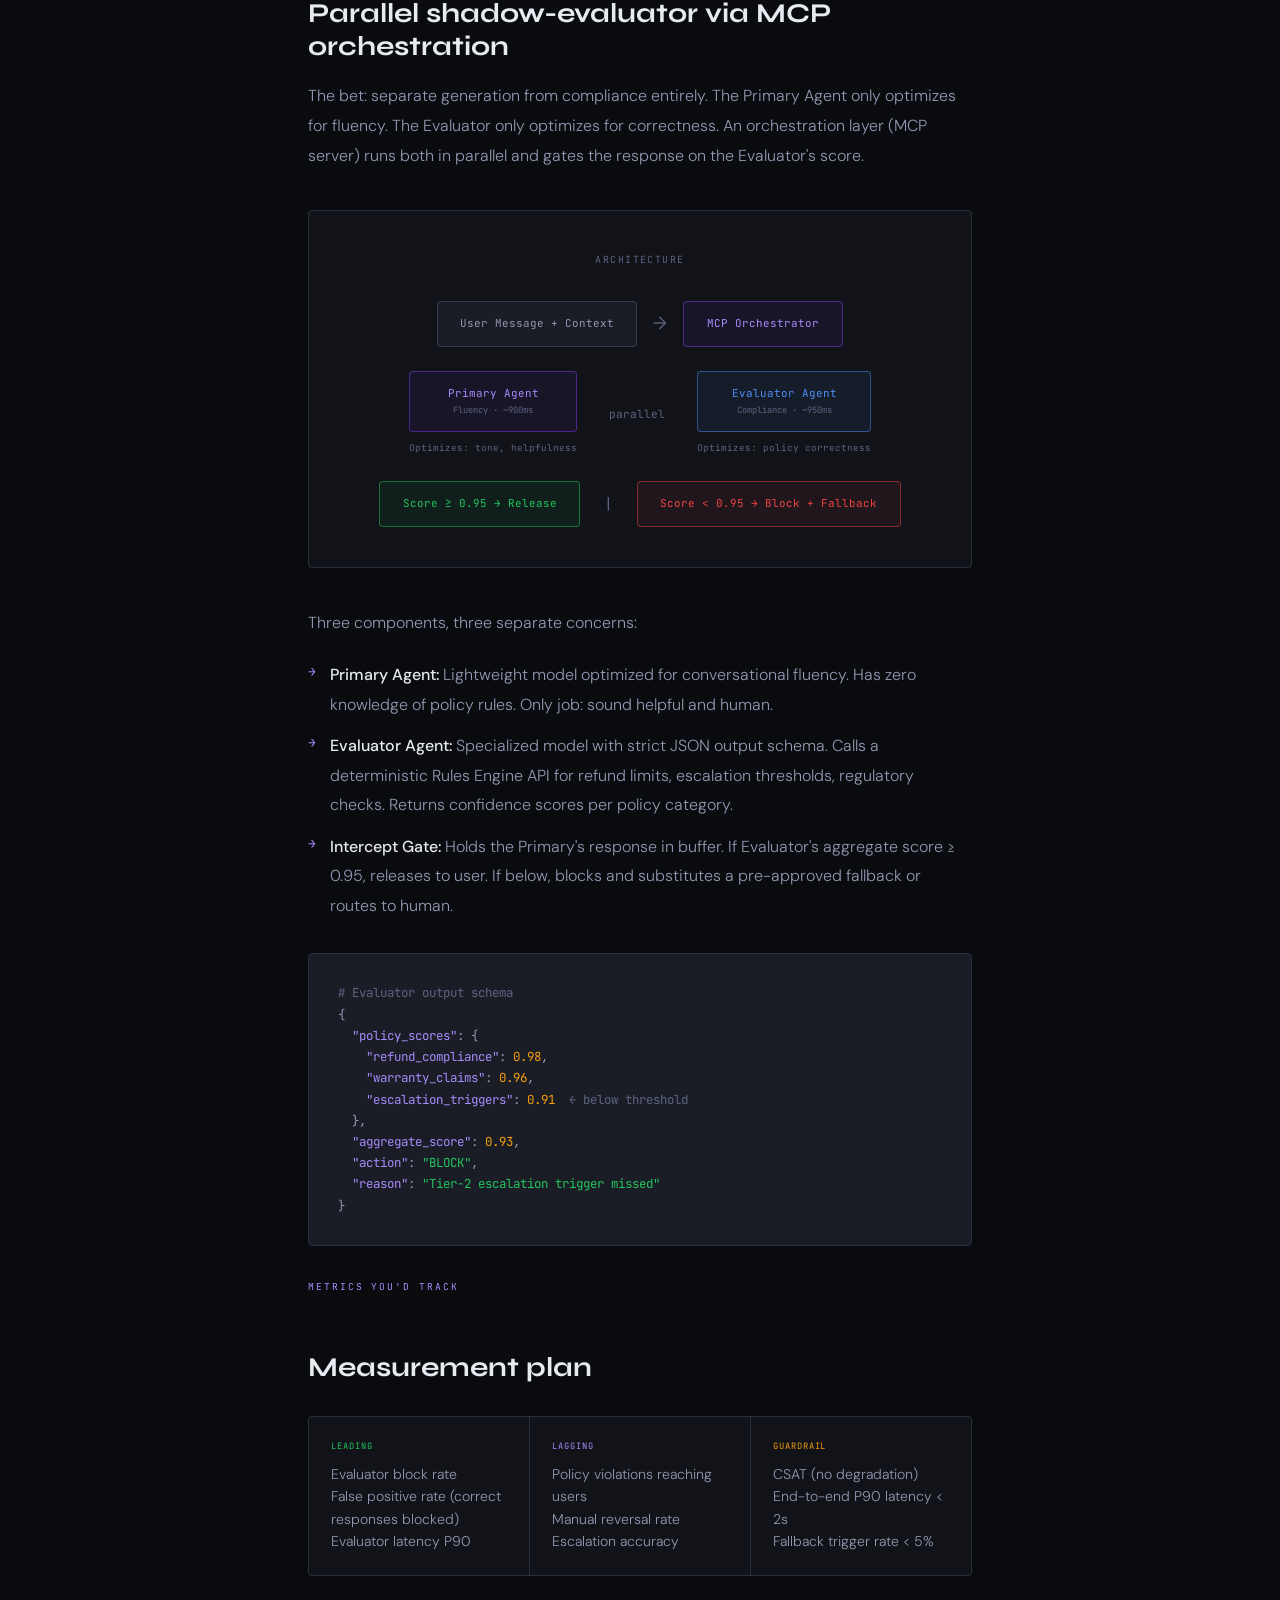
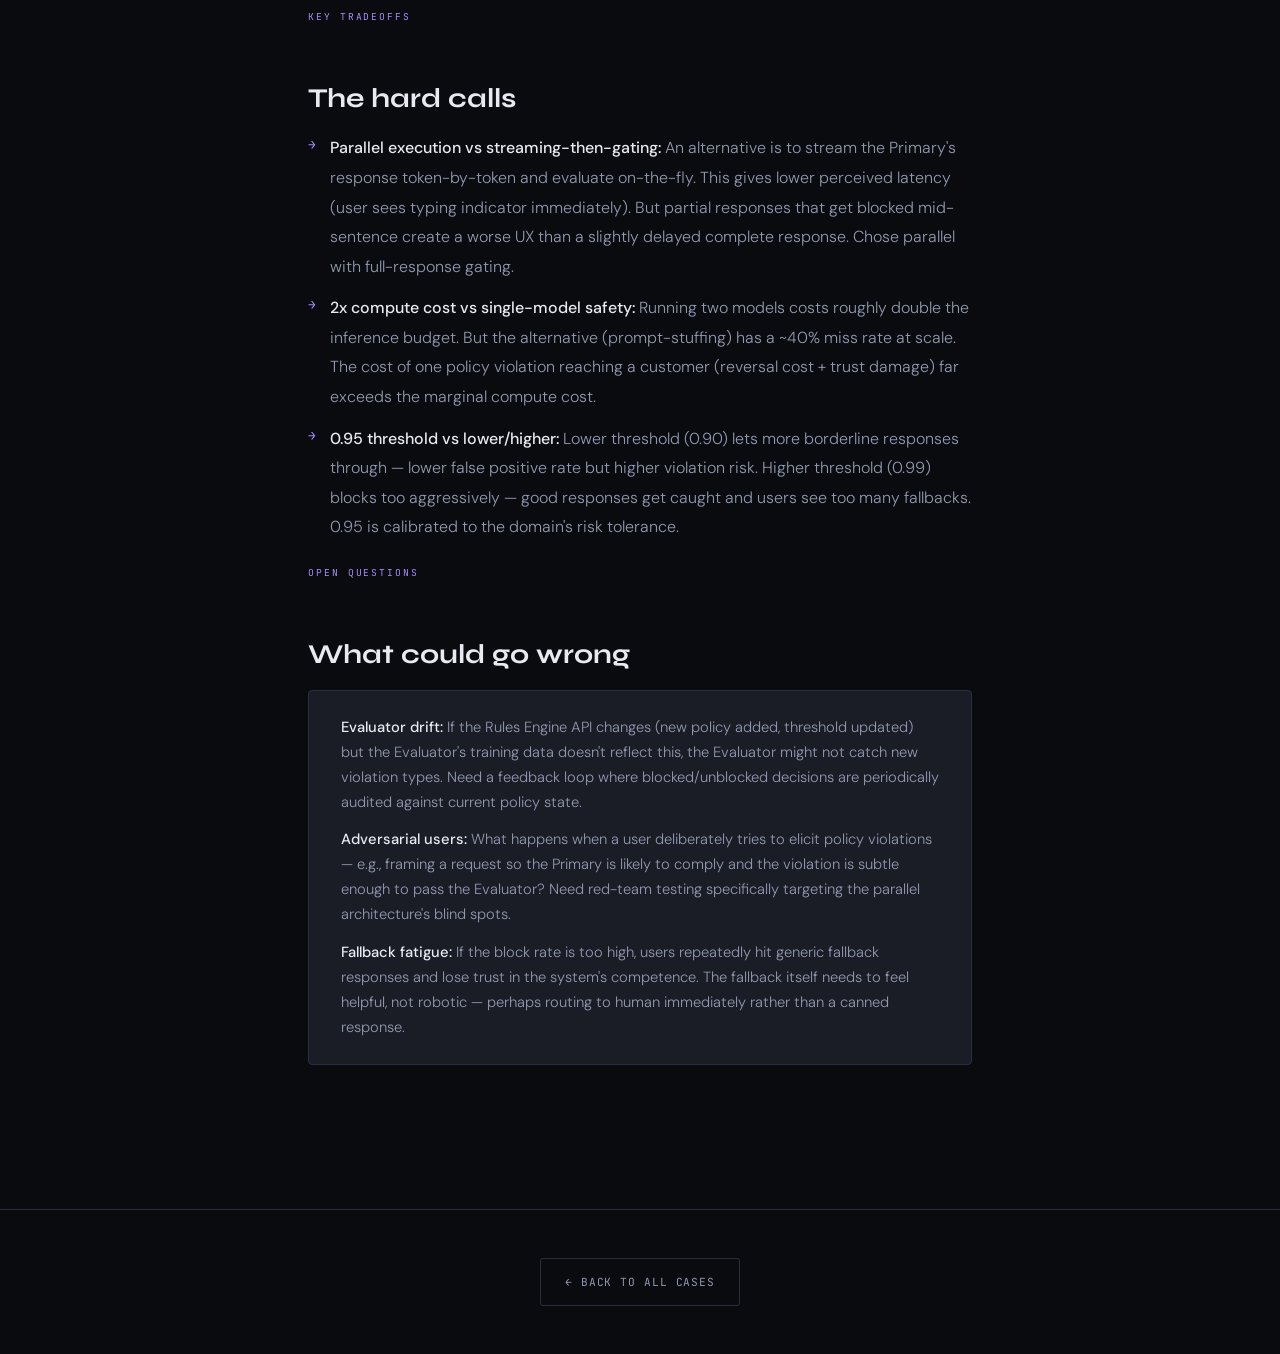
==== commit 97460ef3: "Rewrite cases as product thinking exercises with structured format" ====
--- a/case-agent-evaluation.html
+++ b/case-agent-evaluation.html
@@ -3,11 +3,11 @@
 <head>
 <meta charset="UTF-8"/>
 <meta name="viewport" content="width=device-width, initial-scale=1.0"/>
-<title>Multi-Agent Evaluation Frameworks | Siddharth Jain</title>
-<meta name="description" content="Blocking 99% of LLM policy hallucinations in real-time using a parallel shadow-evaluator architecture — without adding latency."/>
+<title>Real-Time LLM Policy Enforcement | Siddharth Jain</title>
+<meta name="description" content="Product thinking exercise: LLM safety isn't a prompting problem — it's an architectural one. How to enforce policy without adding latency."/>
 <link href="https://fonts.googleapis.com/css2?family=Syne:wght@400;500;600;700;800&family=DM+Sans:ital,opsz,wght@0,9..40,300;0,9..40,400;0,9..40,500;1,9..40,300&family=JetBrains+Mono:wght@400;500&display=swap" rel="stylesheet">
 <style>
-:root{--bg:#0a0b0f;--bg2:#111318;--bg3:#1a1d26;--border:#2a2f3f;--border2:#353b50;--text:#e8eaf2;--text2:#9198b0;--text3:#5c6480;--accent:#a78bfa;--accent2:#4f8ef7;--green:#22c55e;--red:#ef4444;--font-head:'Syne',sans-serif;--font-body:'DM Sans',sans-serif;--font-mono:'JetBrains Mono',monospace;}
+:root{--bg:#0a0b0f;--bg2:#111318;--bg3:#1a1d26;--border:#2a2f3f;--border2:#353b50;--text:#e8eaf2;--text2:#9198b0;--text3:#5c6480;--accent:#a78bfa;--accent2:#4f8ef7;--green:#22c55e;--red:#ef4444;--amber:#f59e0b;--font-head:'Syne',sans-serif;--font-body:'DM Sans',sans-serif;--font-mono:'JetBrains Mono',monospace;}
 *,*::before,*::after{box-sizing:border-box;margin:0;padding:0;}
 html{scroll-behavior:smooth;}
 body{background:var(--bg);color:var(--text);font-family:var(--font-body);line-height:1.8;overflow-x:hidden;}
@@ -25,12 +25,11 @@
 .case-meta-row{display:flex;gap:2rem;flex-wrap:wrap;align-items:center;padding-top:2rem;border-top:1px solid var(--border);}
 .meta-item{font-family:var(--font-mono);font-size:0.6rem;letter-spacing:0.1em;text-transform:uppercase;color:var(--text3);}
 .meta-item span{color:var(--text2);display:block;margin-top:0.2rem;}
-.metrics-bar{background:var(--bg2);border-bottom:1px solid var(--border);}
-.metrics-inner{max-width:860px;margin:0 auto;padding:2.5rem 3rem;display:grid;grid-template-columns:repeat(3,1fr);gap:1px;background:var(--border);}
-.metric-block{background:var(--bg2);padding:2rem 2.5rem;}
-.metric-num{font-family:var(--font-head);font-size:2.5rem;font-weight:800;color:var(--accent);line-height:1;margin-bottom:0.4rem;}
-.metric-label{font-family:var(--font-mono);font-size:0.6rem;letter-spacing:0.12em;text-transform:uppercase;color:var(--text3);}
-.metric-sub{font-size:0.82rem;color:var(--text2);margin-top:0.4rem;font-weight:300;}
+.summary-strip{background:var(--bg2);border-bottom:1px solid var(--border);padding:2rem 3rem;}
+.summary-inner{max-width:860px;margin:0 auto;display:flex;gap:3rem;flex-wrap:wrap;}
+.summary-item{display:flex;flex-direction:column;gap:0.2rem;}
+.summary-label{font-family:var(--font-mono);font-size:0.58rem;letter-spacing:0.12em;text-transform:uppercase;color:var(--text3);}
+.summary-val{font-size:0.92rem;color:var(--text);font-weight:500;}
 .case-body{max-width:760px;margin:0 auto;padding:5rem 3rem 8rem;}
 .section-label{font-family:var(--font-mono);font-size:0.6rem;letter-spacing:0.2em;text-transform:uppercase;color:var(--accent);margin-bottom:0.8rem;}
 .case-body h2{font-family:var(--font-head);font-size:1.7rem;font-weight:700;color:var(--text);margin-bottom:1.2rem;margin-top:3.5rem;line-height:1.2;}
@@ -59,15 +58,29 @@
 .code-block .c-str{color:var(--green);}
 .code-block .c-val{color:#f59e0b;}
 .code-block .c-comment{color:var(--text3);}
-.phase-table{width:100%;border-collapse:collapse;margin:2.5rem 0;font-size:0.88rem;}
-.phase-table th{font-family:var(--font-mono);font-size:0.58rem;letter-spacing:0.1em;text-transform:uppercase;color:var(--text3);text-align:left;padding:0.8rem 1rem;border-bottom:1px solid var(--border);}
-.phase-table td{padding:1rem;border-bottom:1px solid var(--border);color:var(--text2);font-weight:300;line-height:1.65;vertical-align:top;}
-.phase-table tr:last-child td{border-bottom:none;}
-.phase-table td:first-child{color:var(--accent);font-family:var(--font-mono);font-size:0.65rem;white-space:nowrap;}
+.decision-table{width:100%;border-collapse:collapse;margin:2.5rem 0;font-size:0.88rem;}
+.decision-table th{font-family:var(--font-mono);font-size:0.58rem;letter-spacing:0.1em;text-transform:uppercase;color:var(--text3);text-align:left;padding:0.8rem 1rem;border-bottom:1px solid var(--border);}
+.decision-table td{padding:1rem;border-bottom:1px solid var(--border);color:var(--text2);font-weight:300;line-height:1.65;vertical-align:top;}
+.decision-table tr:last-child td{border-bottom:none;}
+.decision-table td:first-child{color:var(--accent);font-family:var(--font-mono);font-size:0.65rem;white-space:nowrap;}
+.decision-table tr.selected{background:rgba(124,58,237,0.04);}
+.decision-table tr.selected td:first-child{color:var(--green);}
+.constraints-list{display:flex;flex-wrap:wrap;gap:0.5rem;margin:1.5rem 0;}
+.constraint{font-family:var(--font-mono);font-size:0.68rem;padding:0.4rem 0.85rem;border-radius:2px;border:1px solid var(--border);color:var(--text2);background:var(--bg3);}
+.metrics-grid{display:grid;grid-template-columns:repeat(3,1fr);gap:1px;background:var(--border);border:1px solid var(--border);border-radius:4px;overflow:hidden;margin:2rem 0;}
+.metrics-grid-item{background:var(--bg2);padding:1.4rem;}
+.metrics-grid-label{font-family:var(--font-mono);font-size:0.55rem;letter-spacing:0.1em;text-transform:uppercase;margin-bottom:0.5rem;}
+.metrics-grid-label.leading{color:var(--green);}
+.metrics-grid-label.lagging{color:var(--accent);}
+.metrics-grid-label.guardrail{color:var(--amber);}
+.metrics-grid-val{font-size:0.88rem;color:var(--text2);font-weight:300;line-height:1.6;}
+.open-q{background:var(--bg3);border:1px solid var(--border);border-radius:4px;padding:1.5rem 2rem;margin:1rem 0;}
+.open-q p{color:var(--text2);font-size:0.92rem;font-weight:300;line-height:1.7;margin:0;}
+.open-q p + p{margin-top:0.8rem;}
 .case-footer-nav{border-top:1px solid var(--border);padding:3rem;display:flex;justify-content:center;}
 .btn-back{display:inline-flex;align-items:center;gap:0.6rem;font-family:var(--font-mono);font-size:0.7rem;text-transform:uppercase;letter-spacing:0.08em;color:var(--text2);text-decoration:none;padding:0.8rem 1.5rem;border:1px solid var(--border);transition:all 0.2s;border-radius:3px;}
 .btn-back:hover{border-color:var(--accent);color:var(--accent);}
-@media(max-width:768px){.case-hero,.case-body,.case-footer-nav{padding-left:1.5rem;padding-right:1.5rem;}nav{padding:0 1.5rem;}.metrics-inner{grid-template-columns:1fr;}.arch-row{flex-direction:column;}.arch-arrow{transform:rotate(90deg);}}
+@media(max-width:768px){.case-hero,.case-body,.case-footer-nav{padding-left:1.5rem;padding-right:1.5rem;}nav{padding:0 1.5rem;}.summary-inner{flex-direction:column;gap:1.5rem;}.arch-row{flex-direction:column;}.arch-arrow{transform:rotate(90deg);}.metrics-grid{grid-template-columns:1fr;}}
 </style>
 </head>
 <body>
@@ -80,165 +93,183 @@
   <div class="hero-glow"></div>
   <div class="hero-inner">
     <span class="case-tag">AI Infrastructure / LLM Systems</span>
-    <h1 class="case-title">Multi-Agent<br/>Evaluation Frameworks</h1>
-    <p class="case-subtitle">How do you prevent an LLM support agent from confidently hallucinating policy violations — without adding latency that degrades the user experience?</p>
+    <h1 class="case-title">Real-Time LLM<br/>Policy Enforcement</h1>
+    <p class="case-subtitle">Everyone treats LLM hallucinations as a prompting problem. The real issue is architectural — policy enforcement doesn't belong in the same layer as language generation.</p>
     <div class="case-meta-row">
-      <div class="meta-item">Domain<span>AI / LLM Infrastructure</span></div>
-      <div class="meta-item">Scope<span>Customer Support Automation</span></div>
-      <div class="meta-item">Stack<span>MCP Server · Multi-Agent · Rules Engine API</span></div>
+      <div class="meta-item">Domain<span>AI / Enterprise Support</span></div>
+      <div class="meta-item">Primary Metric<span>Policy Violation Rate (pre-user)</span></div>
+      <div class="meta-item">Constraint<span>P90 Latency &lt; 2s · No CSAT degradation</span></div>
     </div>
   </div>
 </header>
 
-<div class="metrics-bar">
-  <div class="metrics-inner">
-    <div class="metric-block">
-      <div class="metric-num">99%</div>
-      <div class="metric-label">Policy Violation Block Rate</div>
-      <div class="metric-sub">Pre-intercept before user sees response</div>
-    </div>
-    <div class="metric-block">
-      <div class="metric-num">&lt;2s</div>
-      <div class="metric-label">Perceived Latency</div>
-      <div class="metric-sub">Via parallel execution + chunk streaming</div>
-    </div>
-    <div class="metric-block">
-      <div class="metric-num">0</div>
-      <div class="metric-label">Prompt Rules Required</div>
-      <div class="metric-sub">Policy enforcement moved to architecture layer</div>
+<div class="summary-strip">
+  <div class="summary-inner">
+    <div class="summary-item">
+      <span class="summary-label">Scale</span>
+      <span class="summary-val">Enterprise support chat, thousands of daily conversations</span>
+    </div>
+    <div class="summary-item">
+      <span class="summary-label">Core Metric</span>
+      <span class="summary-val">Policy violations reaching the end user</span>
+    </div>
+    <div class="summary-item">
+      <span class="summary-label">Key Constraint</span>
+      <span class="summary-val">Can't add perceptible latency to live chat</span>
     </div>
   </div>
 </div>
 
 <main class="case-body">
 
-  <div class="section-label">Context</div>
-  <h2>The Setting</h2>
-  <p>An enterprise customer support system powered by an LLM-based chat agent. The agent handles refund inquiries, warranty claims, and escalation routing. It operates under a set of business policies: refund limits, escalation thresholds, regulatory requirements.</p>
-  <p>The standard approach to enforcing these policies is to include rules in the system prompt — often growing to 4,000+ tokens of instructions.</p>
-
-  <div class="section-label">Problem</div>
-  <h2>Prompt-Stuffing Fails at Scale</h2>
-  <p>As system prompts grow, models exhibit <strong>attention degradation</strong>: effective attention to any single rule decreases as more rules are added. Instructions buried in the middle of a long prompt are probabilistically forgotten.</p>
-  <p>The result: an agent that confidently promises a $200 refund that violates policy, then the human team reverses it — destroying trust in both directions. In the first week of deployment, <strong>17% of conversations contained at least one policy violation</strong> (refund commitments: 61%, warranty interpretations: 28%).</p>
-
-  <div class="callout"><p>Safe AI is not a prompting problem. It's an architectural problem. The policy layer should be as separate from the language layer as a database is from an API.</p></div>
-
-  <div class="section-label">Approaches Tried</div>
-  <h2>What Didn't Work (and Why)</h2>
-
-  <table class="phase-table">
+  <div class="section-label">The Situation</div>
+  <h2>An LLM-powered support agent with business rules</h2>
+  <p>An enterprise support chatbot handles refund inquiries, warranty claims, and escalation routing. It operates under a set of business policies — refund limits, escalation thresholds, regulatory requirements. These rules are currently stuffed into the system prompt (~4,000 tokens of instructions).</p>
+
+  <div class="section-label">The Reframe</div>
+  <h2>This isn't a prompting problem. It's a separation-of-concerns problem.</h2>
+  <p>The default approach: add more rules to the system prompt. <em>"Never promise refunds over $50. Always escalate tier-2 complaints."</em></p>
+  <p>This fails at scale due to <strong>attention degradation</strong> — as the prompt grows, the model's effective attention to any single rule decreases. Instructions buried in the middle are probabilistically forgotten. The result: an agent that confidently makes promises that violate policy.</p>
+  <p>The real problem: <strong>asking a language model to simultaneously be fluent AND be compliant is asking one system to optimize for two conflicting objectives.</strong> Fluency and policy compliance are separate concerns and should live in separate components.</p>
+
+  <div class="callout"><p>The policy layer should be as separate from the language layer as a database is from an API. You wouldn't put validation logic inside the response serializer.</p></div>
+
+  <div class="section-label">Constraints</div>
+  <h2>What can't change</h2>
+  <div class="constraints-list">
+    <span class="constraint">P90 latency must stay under 2 seconds (live chat)</span>
+    <span class="constraint">Violations must be blocked before reaching the user</span>
+    <span class="constraint">No CSAT degradation from safety mechanism</span>
+    <span class="constraint">Policy rules change frequently — can't retrain per change</span>
+    <span class="constraint">Must scale to new domains without rewriting architecture</span>
+  </div>
+
+  <div class="section-label">Options Considered</div>
+  <h2>Four architectures, one viable</h2>
+
+  <table class="decision-table">
     <thead>
-      <tr><th>Approach</th><th>Block Rate</th><th>Latency</th><th>Why It Failed</th></tr>
+      <tr><th>Option</th><th>Mechanism</th><th>Prevents violations?</th><th>Within latency?</th><th>Tradeoff</th></tr>
     </thead>
     <tbody>
       <tr>
-        <td>Prompt-stuffing</td>
-        <td>~40%</td>
-        <td>900ms</td>
-        <td>Attention degradation at scale. Violations increase as prompt grows.</td>
+        <td>A: Prompt-stuffing</td>
+        <td>All rules in system prompt</td>
+        <td>Partially (~40% block)</td>
+        <td>Yes (900ms)</td>
+        <td>Degrades as rules grow. Fundamentally unreliable.</td>
       </tr>
       <tr>
-        <td>Post-hoc audit</td>
-        <td>100% detected, 0% prevented</td>
-        <td>No impact</td>
-        <td>Violations already reached the user. Useful for analytics, useless for safety.</td>
+        <td>B: Post-hoc audit</td>
+        <td>Async batch review of transcripts</td>
+        <td>No — detects but doesn't prevent</td>
+        <td>N/A</td>
+        <td>Useful for analytics. Useless for safety.</td>
       </tr>
       <tr>
-        <td>Linear chain (sequential evaluator)</td>
-        <td>97%</td>
-        <td>2,800ms</td>
-        <td>P90 latency too high. Anything above 2s causes measurable drop-off in live chat.</td>
+        <td>C: Sequential evaluator</td>
+        <td>Primary → Evaluator → User (linear chain)</td>
+        <td>Yes (~97%)</td>
+        <td>No (P90: 2,800ms)</td>
+        <td>Adds a full LLM call to the critical path.</td>
+      </tr>
+      <tr class="selected">
+        <td>D: Parallel evaluator</td>
+        <td>Primary and Evaluator run simultaneously; gate holds release</td>
+        <td>Yes (~99%)</td>
+        <td>Yes (~1,050ms)</td>
+        <td>Higher infra cost (2x compute). More complex orchestration.</td>
       </tr>
     </tbody>
   </table>
 
+  <p><strong>Why Option D:</strong> The Primary and Evaluator don't have a data dependency — they both operate on the same input (user message + conversation context). Running them in parallel means total latency ≈ max(primary, evaluator) rather than sum(primary, evaluator).</p>
+
+  <div class="section-label">The Bet</div>
+  <h2>Parallel shadow-evaluator via MCP orchestration</h2>
+  <p>The bet: separate generation from compliance entirely. The Primary Agent only optimizes for fluency. The Evaluator only optimizes for correctness. An orchestration layer (MCP server) runs both in parallel and gates the response on the Evaluator's score.</p>
+
   <div class="diagram-block">
-    <div class="diagram-title">Linear Chain Architecture (Rejected — Too Slow)</div>
+    <div class="diagram-title">Architecture</div>
     <div class="agent-arch">
       <div class="arch-row">
-        <div class="arch-node">User Message</div>
-        <div class="arch-arrow">→</div>
-        <div class="arch-node primary">Primary Agent<br/><span style="font-size:0.55rem;color:var(--text3);">~900ms</span></div>
-        <div class="arch-arrow">→</div>
-        <div class="arch-node evaluator">Evaluator Agent<br/><span style="font-size:0.55rem;color:var(--text3);">~1,100ms</span></div>
-        <div class="arch-arrow">→</div>
-        <div class="arch-node gate">User Response<br/><span style="font-size:0.55rem;color:var(--text3);">P90: 2,800ms</span></div>
-      </div>
-    </div>
-  </div>
-
-  <div class="section-label">Solution</div>
-  <h2>Parallel Shadow-Evaluator via MCP Server</h2>
-  <p>The key insight: the Primary Agent and Evaluator Agent don't need to run sequentially. They can run <strong>in parallel</strong> on the same input context, with a gate that holds the response until the evaluator clears it.</p>
-
-  <div class="diagram-block">
-    <div class="diagram-title">Parallel Shadow-Evaluator Architecture (Shipped)</div>
-    <div class="agent-arch">
-      <div class="arch-row">
-        <div class="arch-node">User Message</div>
+        <div class="arch-node">User Message + Context</div>
         <div class="arch-arrow">→</div>
         <div class="arch-node primary" style="min-width:160px;">MCP Orchestrator</div>
       </div>
       <div class="arch-row" style="gap:2rem;">
         <div>
-          <div class="arch-node primary" style="min-width:160px;">Primary Agent<br/><span style="font-size:0.55rem;color:var(--text3);">Response Draft · 900ms</span></div>
-          <div class="arch-label">Tone + Fluency</div>
+          <div class="arch-node primary" style="min-width:160px;">Primary Agent<br/><span style="font-size:0.55rem;color:var(--text3);">Fluency · ~900ms</span></div>
+          <div class="arch-label">Optimizes: tone, helpfulness</div>
         </div>
         <div style="display:flex;align-items:center;font-family:var(--font-mono);font-size:0.7rem;color:var(--text3);">parallel</div>
         <div>
-          <div class="arch-node evaluator" style="min-width:160px;">Evaluator Agent<br/><span style="font-size:0.55rem;color:var(--text3);">Policy Check · 950ms</span></div>
-          <div class="arch-label">→ Rules Engine API</div>
+          <div class="arch-node evaluator" style="min-width:160px;">Evaluator Agent<br/><span style="font-size:0.55rem;color:var(--text3);">Compliance · ~950ms</span></div>
+          <div class="arch-label">Optimizes: policy correctness</div>
         </div>
       </div>
       <div class="arch-row">
-        <div class="arch-node gate">Score ≥ 0.95<br/>→ Release to User</div>
+        <div class="arch-node gate">Score ≥ 0.95 → Release</div>
         <div style="font-family:var(--font-mono);font-size:0.9rem;color:var(--text3);margin:0 0.5rem;">|</div>
-        <div class="arch-node block">Score &lt; 0.95<br/>→ Block + Fallback</div>
+        <div class="arch-node block">Score &lt; 0.95 → Block + Fallback</div>
       </div>
     </div>
   </div>
 
-  <p>The architecture separates three concerns:</p>
+  <p>Three components, three separate concerns:</p>
   <ul>
-    <li><strong>Primary Agent:</strong> A fast, lightweight model optimized for tone and conversational fluency. Has no awareness of policy rules — only generates human-sounding responses.</li>
-    <li><strong>Evaluator Agent (Shadow):</strong> A specialized model with strict JSON-schema output. Runs in parallel on the same context. Has access to the company's deterministic Rules Engine API for refund limits, escalation thresholds, and regulatory checks. Returns structured confidence scores per policy category.</li>
-    <li><strong>MCP Intercept Gate:</strong> Before the Primary Agent's response reaches the websocket, the orchestrator checks the Evaluator's aggregate confidence score. Below 0.95 threshold → response blocked, replaced by pre-approved fallback or routed to human agent.</li>
+    <li><strong>Primary Agent:</strong> Lightweight model optimized for conversational fluency. Has zero knowledge of policy rules. Only job: sound helpful and human.</li>
+    <li><strong>Evaluator Agent:</strong> Specialized model with strict JSON output schema. Calls a deterministic Rules Engine API for refund limits, escalation thresholds, regulatory checks. Returns confidence scores per policy category.</li>
+    <li><strong>Intercept Gate:</strong> Holds the Primary's response in buffer. If Evaluator's aggregate score ≥ 0.95, releases to user. If below, blocks and substitutes a pre-approved fallback or routes to human.</li>
   </ul>
 
   <div class="code-block">
-    <pre><span class="c-comment"># Evaluator response schema (simplified)</span>
+    <pre><span class="c-comment"># Evaluator output schema</span>
 {
   <span class="c-key">"policy_scores"</span>: {
     <span class="c-key">"refund_compliance"</span>: <span class="c-val">0.98</span>,
     <span class="c-key">"warranty_claims"</span>: <span class="c-val">0.96</span>,
-    <span class="c-key">"escalation_triggers"</span>: <span class="c-val">0.91</span>  <span class="c-comment">← BLOCKED</span>
+    <span class="c-key">"escalation_triggers"</span>: <span class="c-val">0.91</span>  <span class="c-comment">← below threshold</span>
   },
   <span class="c-key">"aggregate_score"</span>: <span class="c-val">0.93</span>,
   <span class="c-key">"action"</span>: <span class="c-str">"BLOCK"</span>,
-  <span class="c-key">"reason"</span>: <span class="c-str">"Escalation trigger missed: complaint tier-2 detected"</span>
+  <span class="c-key">"reason"</span>: <span class="c-str">"Tier-2 escalation trigger missed"</span>
 }</pre>
   </div>
 
-  <div class="section-label">Impact</div>
-  <h2>Results</h2>
-
-  <table class="phase-table">
-    <thead>
-      <tr><th>Metric</th><th>Before (Prompt-stuffing)</th><th>After (Shadow Evaluator)</th></tr>
-    </thead>
-    <tbody>
-      <tr><td>Policy violation block rate</td><td>~40%</td><td>99%</td></tr>
-      <tr><td>P90 response latency</td><td>900ms</td><td>1,050ms (+16%)</td></tr>
-      <tr><td>Policy rules in prompt</td><td>4,000+ tokens</td><td>0 tokens</td></tr>
-      <tr><td>CSAT impact</td><td>N/A</td><td>No degradation</td></tr>
-    </tbody>
-  </table>
-
-  <div class="section-label">Key Insight</div>
-  <h2>Why This Worked</h2>
-  <p><strong>Separation of concerns at the agent level.</strong> The Primary Agent doesn't need to know about policy — it only generates fluent language. The Evaluator doesn't need to be fluent — it only needs to be right. Specialization made both fast and accurate.</p>
-  <p>This architecture became the template for every new AI feature deployment: before an agent goes to production, it gets a bespoke Evaluator Agent with domain-specific policy schemas. Safety is architectural, not prompt-level.</p>
+  <div class="section-label">Metrics You'd Track</div>
+  <h2>Measurement plan</h2>
+
+  <div class="metrics-grid">
+    <div class="metrics-grid-item">
+      <div class="metrics-grid-label leading">Leading</div>
+      <div class="metrics-grid-val">Evaluator block rate<br/>False positive rate (correct responses blocked)<br/>Evaluator latency P90</div>
+    </div>
+    <div class="metrics-grid-item">
+      <div class="metrics-grid-label lagging">Lagging</div>
+      <div class="metrics-grid-val">Policy violations reaching users<br/>Manual reversal rate<br/>Escalation accuracy</div>
+    </div>
+    <div class="metrics-grid-item">
+      <div class="metrics-grid-label guardrail">Guardrail</div>
+      <div class="metrics-grid-val">CSAT (no degradation)<br/>End-to-end P90 latency &lt; 2s<br/>Fallback trigger rate &lt; 5%</div>
+    </div>
+  </div>
+
+  <div class="section-label">Key Tradeoffs</div>
+  <h2>The hard calls</h2>
+  <ul>
+    <li><strong>Parallel execution vs streaming-then-gating:</strong> An alternative is to stream the Primary's response token-by-token and evaluate on-the-fly. This gives lower perceived latency (user sees typing indicator immediately). But partial responses that get blocked mid-sentence create a worse UX than a slightly delayed complete response. Chose parallel with full-response gating.</li>
+    <li><strong>2x compute cost vs single-model safety:</strong> Running two models costs roughly double the inference budget. But the alternative (prompt-stuffing) has a ~40% miss rate at scale. The cost of one policy violation reaching a customer (reversal cost + trust damage) far exceeds the marginal compute cost.</li>
+    <li><strong>0.95 threshold vs lower/higher:</strong> Lower threshold (0.90) lets more borderline responses through — lower false positive rate but higher violation risk. Higher threshold (0.99) blocks too aggressively — good responses get caught and users see too many fallbacks. 0.95 is calibrated to the domain's risk tolerance.</li>
+  </ul>
+
+  <div class="section-label">Open Questions</div>
+  <h2>What could go wrong</h2>
+  <div class="open-q">
+    <p><strong>Evaluator drift:</strong> If the Rules Engine API changes (new policy added, threshold updated) but the Evaluator's training data doesn't reflect this, the Evaluator might not catch new violation types. Need a feedback loop where blocked/unblocked decisions are periodically audited against current policy state.</p>
+    <p><strong>Adversarial users:</strong> What happens when a user deliberately tries to elicit policy violations — e.g., framing a request so the Primary is likely to comply and the violation is subtle enough to pass the Evaluator? Need red-team testing specifically targeting the parallel architecture's blind spots.</p>
+    <p><strong>Fallback fatigue:</strong> If the block rate is too high, users repeatedly hit generic fallback responses and lose trust in the system's competence. The fallback itself needs to feel helpful, not robotic — perhaps routing to human immediately rather than a canned response.</p>
+  </div>
 
 </main>
 
